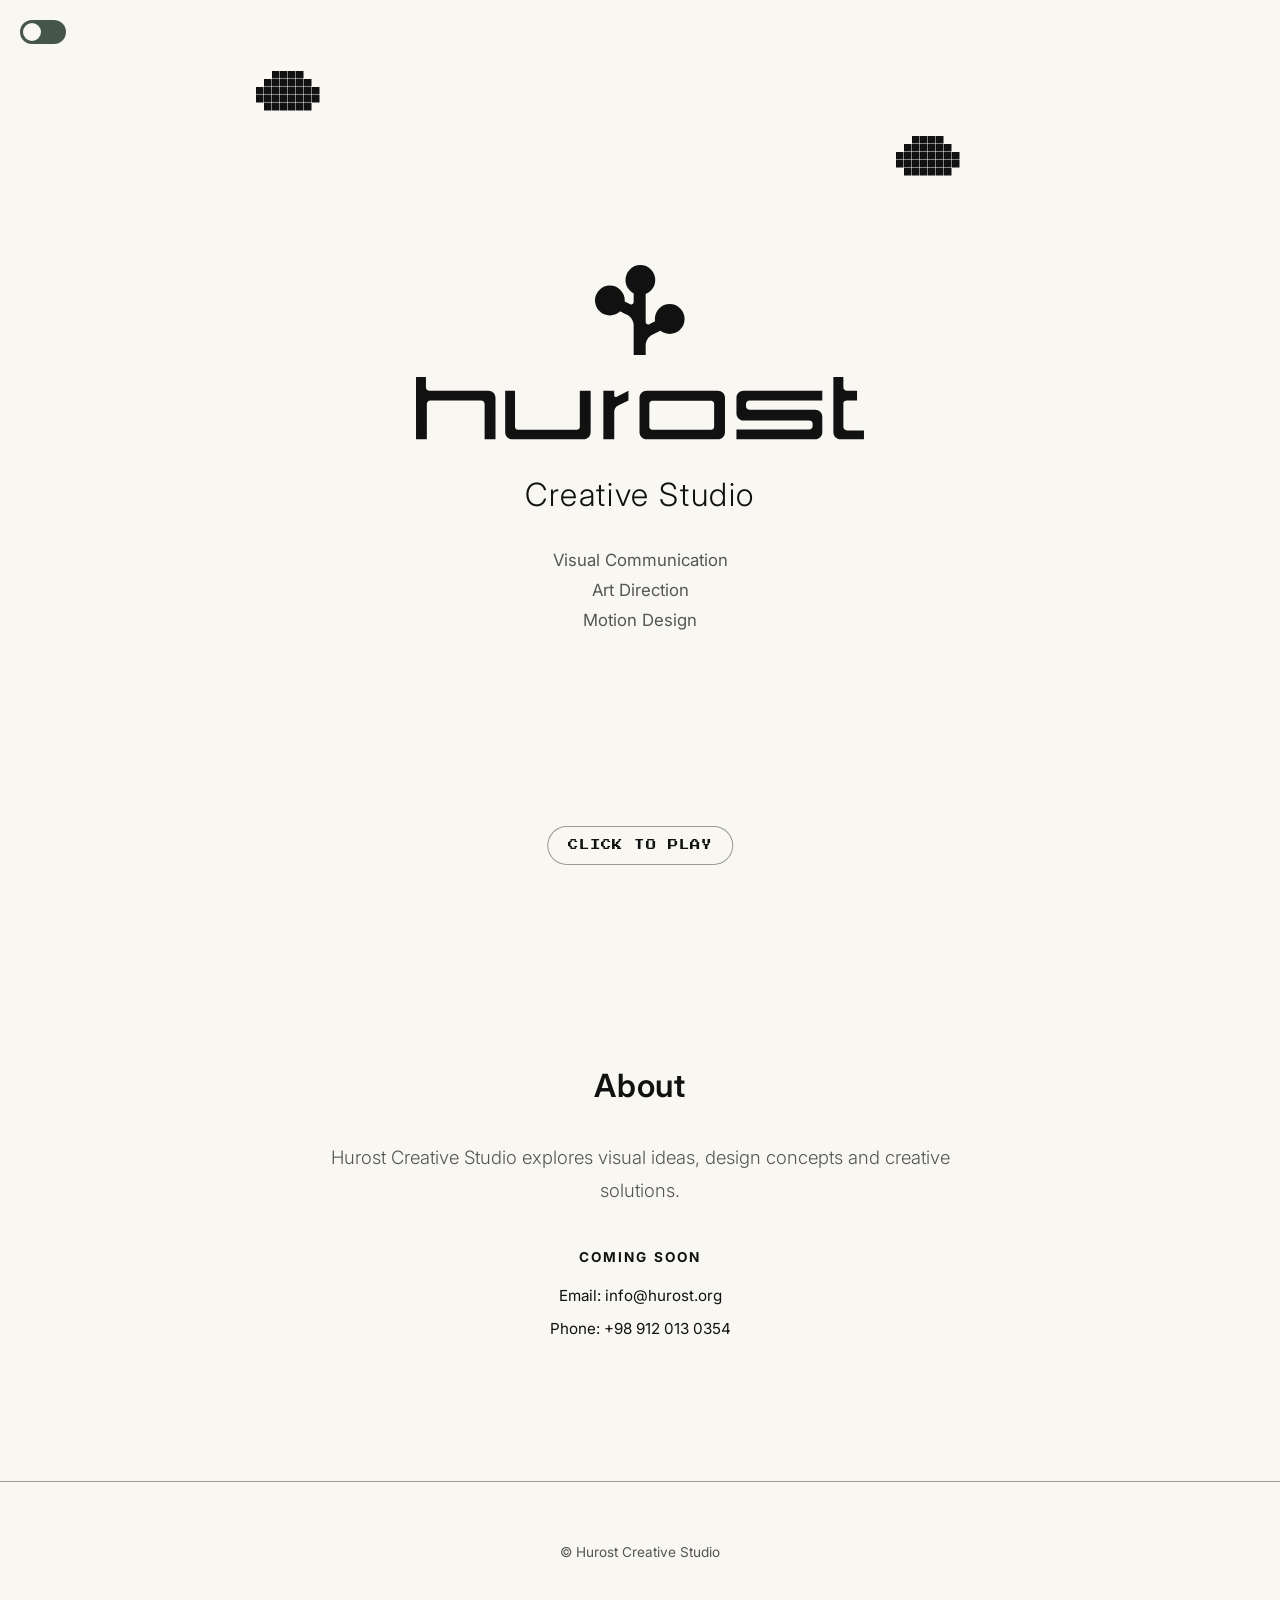
==== index.html @ 76f86b94 "Add organization schema markup" ====
<!DOCTYPE html>
<html lang="en">
    <head>
        <meta charset="UTF-8">
        <meta name="viewport" content="width=device-width, initial-scale=1.0">
    
        <title>Hurost Creative Studio | Branding, Visual Identity & Motion Design</title>
    
        <meta name="description" content="Hurost Creative Studio creates visual identities, motion design and digital experiences where creativity takes root.">
    
        <meta name="keywords" content="Hurost, Creative Studio, Branding, Visual Identity, Motion Design, Art Direction, Visual Communication">
    
        <meta name="author" content="Hurost Creative Studio">
    
        <meta name="robots" content="index, follow">
    
        <link rel="canonical" href="https://hurost.org/">
    
        <!-- Google Search Console -->
        <meta name="google-site-verification" content="ROjNWe_0sXfc7uC489WwDZKlOoZWh3sRG1U34D4IVtk">
    
    
        <!-- Open Graph -->
        <meta property="og:type" content="website">
        <meta property="og:title" content="Hurost Creative Studio | Branding & Motion Design">
        <meta property="og:description" content="Creative ideas take root. Hurost creates visual identities, motion design and digital experiences.">
        <meta property="og:url" content="https://hurost.org/">
        <meta property="og:image" content="https://hurost.org/images/og-image.jpg">
        <meta property="og:site_name" content="Hurost Creative Studio">
    
    
        <!-- Twitter Card -->
        <meta name="twitter:card" content="summary_large_image">
        <meta name="twitter:title" content="Hurost Creative Studio">
        <meta name="twitter:description" content="Branding, Visual Identity and Motion Design Studio.">
        <meta name="twitter:image" content="https://hurost.org/images/og-image.jpg">
    
    
        <!-- Theme -->
        <meta name="theme-color" content="#faf9f5">
    
    
        <!-- Styles -->
        <link rel="stylesheet" href="css/style.css">
    
    
        <!-- Favicons -->
        <link rel="icon" type="image/svg+xml" href="images/favicon.svg">
        <link rel="icon" type="image/png" sizes="32x32" href="images/favicon-32x32.png">
        <link rel="icon" type="image/png" sizes="16x16" href="images/favicon-16x16.png">
        <link rel="apple-touch-icon" sizes="180x180" href="images/apple-touch-icon.png">

        <!-- Structured Data: Organization Schema for Search Engines -->
        <script type="application/ld+json">
            {
              "@context": "https://schema.org",
              "@type": "Organization",
              "name": "Hurost Creative Studio",
              "url": "https://hurost.org/",
              "logo": "https://hurost.org/images/logo.svg",
              "description": "Hurost Creative Studio creates visual identities, branding systems and creative experiences.",
              "sameAs": []
            }
            </script>
    
    </head>

<body>

    <button class="theme-toggle" id="themeToggle" aria-label="Toggle Theme">
        <span class="toggle-thumb"></span>
    </button>

    <canvas id="gameCanvas"></canvas>

    <div id="gameStats" class="game-stats">BALLS: <span id="activeBallCount">1</span></div>

    <header class="hero">
        <div class="logo" id="heroLogo">
            <svg class="logo-symbol" id="svgSymbol" xmlns="http://www.w3.org/2000/svg" viewBox="0 0 475.74 479.89">
                <ellipse cx="240.91" cy="79.4" rx="78.95" ry="79.4"/>
                <ellipse cx="396.78" cy="286.49" rx="78.95" ry="79.4"/>
                <ellipse cx="78.95" cy="188.77" rx="78.95" ry="79.4"/>
                <path d="M269.16,249.52v-127.61s-63.81-38.96-63.81-38.96v113.53c0,9.54-9.98,15.75-18.47,11.48l-109.16-54.88v64.17s92.35,46.43,92.35,46.43c21.62,10.87,35.27,33.09,35.27,57.4v121.22s0,37.59,0,37.59h63.81v-52.73c0-24.31,13.66-46.53,35.27-57.4l92.35-46.43v-64.17l-109.16,54.88c-8.49,4.27-18.47-1.94-18.47-11.48v-53.04Z"/>
            </svg>

            <svg class="logotype" id="svgLogotype" xmlns="http://www.w3.org/2000/svg" viewBox="0 0 1155.05 160.68">
                <path d="M0,0v160.68h27.87s0-90.86,0-90.86c0-5.04,4.1-9.13,9.15-9.13h130.68c5.05,0,9.15,4.09,9.15,9.13v90.86h28.06V53.56c0-10.08-8.2-18.25-18.3-18.25H34.71c-5.05,0-9.15-4.09-9.15-9.13V0H0Z"/>
                <path d="M255.22,35.71v92.45c0,4.3,3.49,7.79,7.79,7.79h151.53c4.3,0,7.79-3.49,7.79-7.79V35.71h27.95v106.7c0,10.09-8.18,18.28-18.28,18.28h-183.83c-10.09,0-18.28-8.18-18.28-18.28V35.71h25.33Z"/>
                <path d="M778.39,160.68h-183.83c-10.09,0-18.28-8.18-18.28-18.28V53.98c0-10.09,8.18-18.28,18.28-18.28h183.83c10.09,0,18.28,8.18,18.28,18.28v88.42c0,10.09-8.18,18.28-18.28,18.28ZM768.71,128.16v-59.19c0-4.3-3.49-7.79-7.79-7.79h-151.53c-4.3,0-7.79,3.49-7.79,7.79v59.19c0,4.3,3.49,7.79,7.79,7.79h151.53c4.3,0,7.79-3.49,7.79-7.79Z"/>
                <path d="M483.04,160.68h28.07v-70.83c0-6.91,3.92-13.23,10.12-16.32l26.49-12.82v-25l-31.31,15.61c-2.43,1.21-5.3-.55-5.3-3.26v-12.34s-28.06,0-28.06,0v50.29s0,74.69,0,74.69Z"/>
                <path d="M860.08,60.7h187.53v-25s-203.08,0-203.08,0c-10.11,0-18.3,8.17-18.3,18.25v40.21c0,10.08,8.2,18.25,18.3,18.25h168.93c5.05,0,9.15,2.9,9.15,7.93v6.21c0,5.04-4.1,9.13-9.15,9.13h-187.24v25h203.08c10.11,0,18.3-8.17,18.3-18.25v-39.93c0-10.08-8.2-18.25-18.3-18.25h-169.23c-5.05,0-9.15-4.09-9.15-9.13v-5.3c0-5.04,4.1-9.13,9.15-9.13Z"/>
                <path d="M1076.18,0v142.43c0,10.08,8.2,18.25,18.3,18.25h60.57v-23.01h-43.96c-5.05,0-9.15-4.09-9.15-9.13v-60.7c0-5.04,4.1-7.13,9.15-7.13h26.1v-25.41h-26.1c-5.05,0-9.15-4.09-9.15-9.13V0h-25.76Z"/>
            </svg>
        </div>

        <h1>Creative Studio</h1>

        <p>
            Visual Communication<br>
            Art Direction<br>
            Motion Design
        </p>

        <div class="game-ui-container" id="gameUI">
            <div id="gameResults" class="game-results">
                <span id="congratsText" class="congrats" style="display:none;">NEW RECORD!</span>
                <span class="score-line" id="resScore">MAX BALLS: 0</span>
                <span class="time-line" id="resTime">TIME: 0s</span>
            </div>
            <div class="click-to-play" id="btnStart">CLICK TO PLAY</div>
        </div>
    </header>

    <section class="about">
        <h2>About</h2>
        <p>
            Hurost Creative Studio explores visual ideas,
            design concepts and creative solutions.
        </p>

        <div class="coming-soon-text">
            COMING SOON
        </div>

        <div class="contact-info">
            <div>Email: <a href="mailto:info@hurost.org">info@hurost.org</a></div>
            <div>Phone: <a href="tel:+989120130354">+98 912 013 0354</a></div>
        </div>
    </section>

    <footer>
        © Hurost Creative Studio
    </footer>

    <script>
        // --- 1. CONFIG & ELEMENTS ---
        const canvas = document.getElementById('gameCanvas');
        const ctx = canvas.getContext('2d');
        const heroLogo = document.getElementById('heroLogo');
        const svgSymbol = document.getElementById('svgSymbol');
        const svgLogotype = document.getElementById('svgLogotype');
        const gameUI = document.getElementById('gameUI');
        const btnStart = document.getElementById('btnStart');
        const gameStats = document.getElementById('gameStats');
        const activeBallCount = document.getElementById('activeBallCount');
        const gameResults = document.getElementById('gameResults');
        const resScore = document.getElementById('resScore');
        const resTime = document.getElementById('resTime');
        const congratsText = document.getElementById('congratsText');
        const themeToggle = document.getElementById('themeToggle');

        let width, height;
        let isPlaying = false;
        let paddleHits = 0;
        let maxSimultaneousBalls = 0;
        let startTime = 0;
        let logoScale = 1;
        let logoHitStreakTimeout;
        let isDarkMode = false;
        let globalTime = 0;

        const brandPalette = {
            gold: '#eec68e',
            olive: '#455548',
            lightGreen: '#a5d2ae',
            darkGreen: '#263b2e',
            coral: '#eb8d6d',
            lightGrey: '#ededed',
            charcoal: '#3c3c3b'
        };

        // پالت اصلاح‌شده: در دارک‌مود فقط رنگ‌های روشن استفاده می‌شود
        function getActivePalette() {
            if (isDarkMode) {
                return [
                    brandPalette.gold,       // #eec68e
                    brandPalette.coral,      // #eb8d6d
                    brandPalette.lightGreen, // #a5d2ae
                    brandPalette.lightGrey,  // #ededed
                    '#ffffff'                // سفید درخشان
                ];
            } else {
                return [
                    brandPalette.gold,
                    brandPalette.coral,
                    brandPalette.olive,
                    brandPalette.charcoal,
                    brandPalette.darkGreen
                ];
            }
        }

        themeToggle.addEventListener('click', () => {
            isDarkMode = !isDarkMode;
            document.body.classList.toggle('dark-mode', isDarkMode);
        });

        function resize() {
            width = canvas.width = window.innerWidth;
            height = canvas.height = window.innerHeight;
            if (isPlaying) {
                initGameScene();
            }
        }
        window.addEventListener('resize', resize);
        resize();

        const paddle = { width: 120, height: 10, x: 0, y: 0, shakeY: 0 };

        // --- 2. CLASSES ---
        class PixelParticle {
            constructor(x, y, color, vx, vy, type = 'burst') {
                this.x = x;
                this.y = y;
                this.size = type === 'rain' ? (Math.random() > 0.5 ? 2 : 4) : (Math.random() > 0.5 ? 4 : 6);
                this.vx = vx;
                this.vy = vy;
                this.life = 1.0;
                this.color = color;
                this.type = type;
                this.gravity = type === 'burst' ? 0 : 0.15;
            }

            update(dt) {
                this.vy += this.gravity;
                this.x += this.vx;
                this.y += this.vy;
                if (this.type === 'burst') {
                    this.life -= 0.04;
                } else if (this.y > height) {
                    this.life = 0;
                }
            }

            draw() {
                ctx.fillStyle = this.color;
                ctx.globalAlpha = this.type === 'burst' ? Math.max(0, this.life) : 1.0;
                ctx.fillRect(Math.round(this.x), Math.round(this.y), this.size, this.size);
                ctx.globalAlpha = 1.0;
            }
        }

        const cloudPixels = [
            [0,0,1,1,1,1,0,0],
            [0,1,1,1,1,1,1,0],
            [1,1,1,1,1,1,1,1],
            [1,1,1,1,1,1,1,1],
            [0,1,1,1,1,1,1,0]
        ];
        const CLOUD_PIXEL_SIZE = 8;

        class PixelCloud {
            constructor(x, y, speed, wiggleOffset) {
                this.x = x;
                this.y = y;
                this.speed = speed;
                this.wiggleOffset = wiggleOffset;
                this.currentWiggleY = 0;
                this.shakeTime = 0;
                this.pixels = cloudPixels.map(row => [...row]);
                this.rows = this.pixels.length;
                this.cols = this.pixels[0].length;
                this.width = this.cols * CLOUD_PIXEL_SIZE;
                this.height = this.rows * CLOUD_PIXEL_SIZE;
                this.isDestroyed = false;
            }

            update(dt, time) {
                let wiggle = Math.sin(time * 2 + this.wiggleOffset) * 4;
                let shake = 0;
                if (this.shakeTime > 0) {
                    shake = (Math.random() - 0.5) * 6;
                    this.shakeTime -= dt;
                }
                this.currentWiggleY = wiggle + shake;

                if (isPlaying) {
                    this.x -= this.speed * dt;
                }
                if (this.x + this.width < -50) {
                    this.respawn();
                }
            }

            draw() {
                if (this.isDestroyed) return;
                const drawX = Math.round(this.x);
                const drawY = Math.round(this.y + this.currentWiggleY);
                ctx.fillStyle = isDarkMode ? '#f8f7f2' : '#111111';

                for (let r = 0; r < this.rows; r++) {
                    for (let c = 0; c < this.cols; c++) {
                        if (this.pixels[r][c] === 1) {
                            ctx.fillRect(drawX + c * CLOUD_PIXEL_SIZE, drawY + r * CLOUD_PIXEL_SIZE, CLOUD_PIXEL_SIZE - 0.5, CLOUD_PIXEL_SIZE - 0.5);
                        }
                    }
                }
            }

            checkCollision(ball) {
                if (this.isDestroyed) return false;
                const drawY = this.y + this.currentWiggleY;
                if (ball.x + ball.radius > this.x && ball.x - ball.radius < this.x + this.width &&
                    ball.y + ball.radius > drawY && ball.y - ball.radius < drawY + this.height) {
                    for (let r = 0; r < this.rows; r++) {
                        for (let c = 0; c < this.cols; c++) {
                            if (this.pixels[r][c] === 1) {
                                const pxX = this.x + c * CLOUD_PIXEL_SIZE;
                                const pxY = drawY + r * CLOUD_PIXEL_SIZE;
                                if (ball.x + ball.radius > pxX && ball.x - ball.radius < pxX + CLOUD_PIXEL_SIZE &&
                                    ball.y + ball.radius > pxY && ball.y - ball.radius < pxY + CLOUD_PIXEL_SIZE) {
                                    this.pixels[r][c] = 0;
                                    this.shakeTime = 0.15;
                                    createRainParticle(pxX + CLOUD_PIXEL_SIZE/2, pxY + CLOUD_PIXEL_SIZE/2);
                                    onCloudHitEffect(pxX + CLOUD_PIXEL_SIZE/2, pxY + CLOUD_PIXEL_SIZE/2);
                                    this.checkEmpty();
                                    return true;
                                }
                            }
                        }
                    }
                }
                return false;
            }

            checkEmpty() {
                for (let r = 0; r < this.rows; r++) {
                    for (let c = 0; c < this.cols; c++) {
                        if (this.pixels[r][c] === 1) return;
                    }
                }
                this.isDestroyed = true;
            }

            respawn() {
                this.x = width + Math.random() * 200 + 50;
                this.y = Math.random() * (height * 0.25) + 50;
                this.speed = Math.random() * 30 + 40;
                this.pixels = cloudPixels.map(row => [...row]);
                this.isDestroyed = false;
            }
        }

        class FallingBlock {
            constructor() { this.respawn(); }
            update(dt) {
                this.y += this.speed * dt;
                if (this.y > height) this.respawn();
            }
            draw() {
                ctx.fillStyle = isDarkMode ? '#f8f7f2' : '#111111';
                ctx.fillRect(Math.round(this.x), Math.round(this.y), this.size, this.size);
            }
            respawn() {
                this.size = Math.random() > 0.5 ? 4 : 8;
                this.x = (width * 0.2) + Math.random() * (width * 0.6);
                this.y = -Math.random() * 500 - this.size;
                this.speed = Math.random() * 50 + 80;
            }
            checkCollision(ball) {
                if (ball.x + ball.radius > this.x && ball.x - ball.radius < this.x + this.size &&
                    ball.y + ball.radius > this.y && ball.y - ball.radius < this.y + this.size) {
                    createPixelBurst(this.x + this.size/2, this.y + this.size/2, (isDarkMode ? '#f1f5f9' : '#111111'));
                    ball.speedMultiplier += 0.005;
                    this.respawn();
                    return true;
                }
                return false;
            }
        }

        class Ball {
            constructor(x, y, vx, vy, color) {
                this.x = x;
                this.y = y;
                this.radius = 6;
                this.vx = vx;
                this.vy = vy;
                this.speedMultiplier = 1;
                this.color = color || brandPalette.gold;
            }

            update(dt) {
                this.x += this.vx * this.speedMultiplier * dt * 60;
                this.y += this.vy * this.speedMultiplier * dt * 60;

                if (this.x - this.radius < 0) { this.x = this.radius; this.vx *= -1; createPixelBurst(0, this.y, this.color); }
                if (this.x + this.radius > width) { this.x = width - this.radius; this.vx *= -1; createPixelBurst(width, this.y, this.color); }
                if (this.y - this.radius < 0) { this.y = this.radius; this.vy *= -1; createPixelBurst(this.x, 0, this.color); }

                if (this.y + this.radius >= paddle.y + paddle.shakeY &&
                    this.y - this.radius <= paddle.y + paddle.height + paddle.shakeY &&
                    this.x >= paddle.x && this.x <= paddle.x + paddle.width && this.vy > 0) {
                    this.vy = -Math.abs(this.vy);
                    let hitOffset = (this.x - (paddle.x + paddle.width / 2)) / (paddle.width / 2);
                    this.vx = hitOffset * 7;
                    paddleHits++;
                    this.speedMultiplier += 0.015;
                    paddle.shakeY = 3;
                    setTimeout(() => paddle.shakeY = 0, 70);
                    createPixelBurst(this.x, paddle.y, this.color);
                    if (paddleHits % 5 === 0) spawnExtraBall(this.x, paddle.y - 12);
                }

                for (let cloud of clouds) { if (cloud.checkCollision(this)) { this.vy *= -1; break; } }
                for (let block of fallingBlocks) { if (block.checkCollision(this)) { this.vy *= -1; break; } }

                this.checkSVGElementCollision(svgSymbol);
                this.checkSVGElementCollision(svgLogotype);
            }

            checkSVGElementCollision(svgEl) {
                const rect = svgEl.getBoundingClientRect();
                if (this.x + this.radius > rect.left && this.x - this.radius < rect.right &&
                    this.y + this.radius > rect.top && this.y - this.radius < rect.bottom) {
                    const paths = svgEl.querySelectorAll('path, ellipse');
                    for (let p of paths) {
                        const pRect = p.getBoundingClientRect();
                        if (this.x + this.radius > pRect.left && this.x - this.radius < pRect.right &&
                            this.y + this.radius > pRect.top && this.y - this.radius < pRect.bottom) {
                            const centerX = pRect.left + pRect.width / 2;
                            const centerY = pRect.top + pRect.height / 2;
                            if (Math.abs(this.x - centerX) > Math.abs(this.y - centerY)) this.vx *= -1;
                            else this.vy *= -1;
                            onLogoHit(this.x, this.y);
                            break;
                        }
                    }
                }
            }

            draw() {
                ctx.save();
                ctx.fillStyle = this.color;
                ctx.beginPath();
                ctx.arc(Math.round(this.x), Math.round(this.y), this.radius, 0, Math.PI * 2);
                ctx.fill();
                ctx.restore();
            }
        }

        // --- 3. GAME LOGIC & ARRAYS ---
        let particles = [];
        let clouds = [];
        let fallingBlocks = [];
        let balls = [];

        function createPixelBurst(x, y, color) {
            let burstColor = color || (isDarkMode ? '#f1f5f9' : '#111111');
            for (let i = 0; i < 8; i++) {
                particles.push(new PixelParticle(x, y, burstColor, (Math.random() - 0.5) * 6, (Math.random() - 0.5) * 6, 'burst'));
            }
        }

        function createRainParticle(x, y) {
            const rainColor = isDarkMode ? '#f8f7f2' : '#111111';
            particles.push(new PixelParticle(x, y, rainColor, (Math.random() - 0.5) * 1.5, Math.random() * 2 + 1, 'rain'));
        }

        function onCloudHitEffect(hitX, hitY) {
            const palette = getActivePalette();
            const randomColor = palette[Math.floor(Math.random() * palette.length)];
            for (let i = 0; i < 4; i++) {
                particles.push(new PixelParticle(hitX, hitY, randomColor, (Math.random() - 0.5) * 4, (Math.random() - 0.5) * 4, 'burst'));
            }
        }

        function initGameScene() {
            clouds = [];
            clouds.push(new PixelCloud(width * 0.2, height * 0.08, 50, 0));
            clouds.push(new PixelCloud(width * 0.7, height * 0.15, 65, Math.PI));
            fallingBlocks = [];
            for (let i = 0; i < 5; i++) fallingBlocks.push(new FallingBlock());
        }

        function onLogoHit(hitX, hitY) {
            const palette = getActivePalette();
            const randomColor = palette[Math.floor(Math.random() * palette.length)];
            heroLogo.style.filter = `drop-shadow(0 0 14px ${randomColor})`;
            setTimeout(() => { heroLogo.style.filter = 'none'; }, 140);

            logoScale = Math.min(logoScale + 0.03, 1.18);
            let softAngle = (Math.random() - 0.5) * 2;
            heroLogo.style.transform = `scale(${logoScale}) rotate(${softAngle}deg)`;

            clearTimeout(logoHitStreakTimeout);
            logoHitStreakTimeout = setTimeout(() => {
                logoScale = 1;
                heroLogo.style.transform = `scale(1) rotate(0deg)`;
            }, 250);

            createPixelBurst(hitX, hitY, randomColor);
        }

        function spawnExtraBall(x, y) {
            let angle = (Math.random() * Math.PI / 3) + Math.PI / 3;
            let speed = 6.5;
            let vx = speed * Math.cos(angle) * (Math.random() > 0.5 ? 1 : -1);
            let vy = -speed * Math.sin(angle);
            const palette = getActivePalette();
            const nextColor = palette[(balls.length) % palette.length];
            balls.push(new Ball(x, y, vx, vy, nextColor));
            if (balls.length > maxSimultaneousBalls) maxSimultaneousBalls = balls.length;
        }

        window.addEventListener('mousemove', (e) => { paddle.x = e.clientX - paddle.width / 2; });
        window.addEventListener('touchmove', (e) => {
            if (e.touches.length > 0) paddle.x = e.touches[0].clientX - paddle.width / 2;
        }, { passive: true });

        initGameScene();

        function startGame() {
            isPlaying = true;
            paddleHits = 0;
            maxSimultaneousBalls = 1;
            startTime = Date.now();
            particles = [];
            initGameScene();

            gameUI.style.display = 'none';
            gameStats.style.display = 'block';

            paddle.x = width / 2 - paddle.width / 2;
            paddle.y = height - 50;

            const palette = getActivePalette();
            const initialColor = palette[0];

            balls = [new Ball(width / 2, height - 80, (Math.random() > 0.5 ? 6 : -6), -7, initialColor)];
        }

        function endGame() {
            isPlaying = false;
            let totalSeconds = Math.floor((Date.now() - startTime) / 1000);
            let formattedTime = totalSeconds >= 60 ? `${Math.floor(totalSeconds / 60)}m ${totalSeconds % 60}s` : `${totalSeconds}s`;

            let previousRecord = parseInt(localStorage.getItem('hurost_max_balls') || '0', 10);
            let isNewRecord = false;
            if (maxSimultaneousBalls > previousRecord) {
                localStorage.setItem('hurost_max_balls', maxSimultaneousBalls);
                isNewRecord = true;
            }

            gameStats.style.display = 'none';
            gameUI.style.display = 'flex';
            gameResults.style.display = 'flex';

            if (isNewRecord) {
                const palette = getActivePalette();
                congratsText.style.color = palette[Math.floor(Math.random() * palette.length)];
                congratsText.style.display = 'block';
            } else {
                congratsText.style.display = 'none';
            }

            resScore.textContent = `MAX BALLS: ${maxSimultaneousBalls}`;
            resTime.textContent = `TIME: ${formattedTime}`;
            btnStart.textContent = 'CLICK TO PLAY AGAIN';
        }

        btnStart.addEventListener('click', startGame);

        // --- 4. MAIN LOOP ---
        let lastTime = 0;
        function gameLoop(time) {
            if (!lastTime) lastTime = time;
            const dt = (time - lastTime) / 1000;
            lastTime = time;
            globalTime += dt;

            ctx.clearRect(0, 0, width, height);

            for (let cloud of clouds) {
                cloud.update(dt, globalTime);
                cloud.draw();
            }

            if (isPlaying) {
                paddle.y = height - 50;

                for (let block of fallingBlocks) {
                    block.update(dt);
                    block.draw();
                }

                ctx.fillStyle = isDarkMode ? '#f1f5f9' : '#111111';
                ctx.beginPath();
                ctx.roundRect(paddle.x, paddle.y + paddle.shakeY, paddle.width, paddle.height, 5);
                ctx.fill();

                for (let i = balls.length - 1; i >= 0; i--) {
                    balls[i].update(dt);
                    balls[i].draw();
                    if (balls[i].y - balls[i].radius > height) balls.splice(i, 1);
                }

                for (let i = particles.length - 1; i >= 0; i--) {
                    particles[i].update();
                    particles[i].draw();
                    if (particles[i].life <= 0) particles.splice(i, 1);
                }

                activeBallCount.textContent = balls.length;
                if (balls.length === 0) endGame();
            } else {
                for (let i = particles.length - 1; i >= 0; i--) {
                    particles[i].update();
                    particles[i].draw();
                    if (particles[i].life <= 0) particles.splice(i, 1);
                }
            }

            requestAnimationFrame(gameLoop);
        }

        requestAnimationFrame(gameLoop);

        // --- 5. SECURITY ---
        window.addEventListener('contextmenu', (e) => e.preventDefault(), true);
        document.addEventListener('keydown', (e) => {
            if (e.key === 'F12' ||
                ((e.ctrlKey || e.metaKey) && e.shiftKey && ['I', 'i', 'J', 'j'].includes(e.key)) ||
                ((e.ctrlKey || e.metaKey) && ['u', 'U'].includes(e.key))) {
                e.preventDefault();
                return false;
            }
        });
    </script>
</body>
</html>
---- css/style.css ----
/* Import Modern Studio Font & Retro Pixel Font */
@import url('https://fonts.googleapis.com/css2?family=Inter:wght@300;400;600;800&family=Press+Start+2P&display=swap');

:root {
    --bg-color: #f8f7f2;
    --text-color: #111111;
    --text-muted: #555555;
    --border-color: rgba(17, 17, 17, 0.4);
    --hud-bg: rgba(248, 247, 242, 0.8);
}
canvas {
    user-select: none;
    -webkit-user-select: none;
    touch-action: none; /* جلوگیری از زوم و اسکرول ناخواسته روی موبایل */
}
body.dark-mode {
    --bg-color: #455548;
    --text-color: #f8f7f2;
    --text-muted: #b8c4ba;
    --border-color: rgba(248, 247, 242, 0.3);
    --hud-bg: rgba(69, 85, 72, 0.85);
}

*, *::before, *::after {
    margin: 0;
    padding: 0;
    box-sizing: border-box;
    user-select: none;
}

html, body {
    width: 100%;
    min-height: 100%;
    background: var(--bg-color);
    color: var(--text-color);
    font-family: 'Inter', -apple-system, BlinkMacSystemFont, "Segoe UI", Roboto, sans-serif;
    line-height: 1.6;
    -webkit-font-smoothing: antialiased;
    overflow-x: hidden;
    transition: background-color 0.4s ease, color 0.4s ease;
}

/* Minimal Toggle Switch (Refined) */
.theme-toggle {
    position: fixed;
    top: 20px;
    left: 20px;
    z-index: 100;
    
    /* ابعاد کشویی مینیمال */
    width: 46px;
    height: 24px;
    padding: 3px;
    border-radius: 20px;
    cursor: pointer;
    
    /* حالت لایت: زمینه سبز زیتونی، بدون بوردر (درخواستی) */
    background-color: #455548;
    border: none;
    
    display: flex;
    align-items: center;
    transition: background-color 0.3s ease;
}

/* دایره داخل کلید */
.theme-toggle .toggle-thumb {
    width: 18px;
    height: 18px;
    border-radius: 50%;
    
    /* حالت لایت: رنگ دایره سفید/کرمی */
    background-color: #f8f7f2;
    
    /* انیمیشن حرکت جابه‌جایی نرم */
    transition: transform 0.3s cubic-bezier(0.4, 0, 0.2, 1), background-color 0.3s ease;
}

/* --- تغییرات حالت دارک مود (با کلاس جدید body.dark-mode .theme-toggle) --- */

/* حالت دارک: زمینه کشویی سفید می‌شود */
body.dark-mode .theme-toggle {
    background-color: #f8f7f2;
}

/* حالت دارک: دایره به سمت راست می‌رود و رنگ آن سبز زیتونی می‌شود */
body.dark-mode .theme-toggle .toggle-thumb {
    transform: translateX(22px);
    background-color: #455548;
}

/* Canvas overlay for game elements */
#gameCanvas {
    position: fixed;
    top: 0;
    left: 0;
    width: 100vw;
    height: 100vh;
    z-index: 10;
    pointer-events: none;
}

/* --- Hero Section --- */
.hero {
    min-height: 100vh;
    display: flex;
    flex-direction: column;
    justify-content: center;
    align-items: center;
    text-align: center;
    padding: 40px 20px;
    position: relative;
    z-index: 1;
}

/* رنگ زغالی برای لوگو و لوگوتایپ */
.hero-logo svg, 
.logotype svg {
    fill: #3c3c3b !important;
    color: #3c3c3b !important;
}

.logo {
    display: flex;
    flex-direction: column;
    align-items: center;
    gap: 22px;
    margin-bottom: 30px;
    transition: transform 0.25s cubic-bezier(0.25, 1, 0.5, 1), filter 0.2s ease;
    will-change: transform, filter;
}

.logo svg {
    fill: var(--text-color);
    transition: fill 0.4s ease;
}

.logo-symbol {
    width: clamp(60px, 7vw, 90px);
    height: auto;
}

.logotype {
    width: clamp(300px, 35vw, 500px);
    height: auto;
}

.hero h1 {
    font-size: clamp(1.02rem, 3vw, 2rem);
    font-weight: 300;
    margin-bottom: 24px;
    letter-spacing: 0.1rem;
    color: var(--text-color);
}

.hero p {
    font-size: 1.05rem;
    color: var(--text-muted);
    font-weight: 400;
    line-height: 1.8;
}

/* --- Start / Game UI Elements --- */
.game-ui-container {
    position: absolute;
    bottom: 35px;
    left: 50%;
    transform: translateX(-50%);
    z-index: 20;
    display: flex;
    flex-direction: column;
    align-items: center;
    cursor: pointer;
}

.click-to-play {
    font-family: 'Press Start 2P', monospace;
    font-size: 0.65rem;
    letter-spacing: 0.1em;
    text-transform: uppercase;
    color: var(--text-color);
    border: 1px solid var(--border-color);
    padding: 10px 20px;
    border-radius: 20px;
    background: var(--bg-color);
    animation: gentleWiggle 3s infinite ease-in-out;
    transition: all 0.2s ease;
}

.click-to-play:hover {
    background: var(--text-color);
    color: var(--bg-color);
    animation: none;
}

@keyframes gentleWiggle {
    0%, 100% { transform: translateY(0) rotate(0deg); }
    25% { transform: translateY(-2px) rotate(-0.5deg); }
    75% { transform: translateY(1px) rotate(0.5deg); }
}

/* Minimal HUD Counter */
.game-stats {
    position: fixed;
    top: 25px;
    right: 25px;
    font-family: 'Press Start 2P', monospace;
    font-size: 0.6rem;
    letter-spacing: 0.05em;
    color: var(--text-muted);
    z-index: 20;
    display: none;
    background: var(--hud-bg);
    backdrop-filter: blur(4px);
    padding: 6px 12px;
    border-radius: 12px;
}

/* Game Results Box */
.game-results {
    display: none;
    flex-direction: column;
    align-items: center;
    gap: 8px;
    margin-bottom: 16px;
    padding: 12px;
    background: transparent;
    font-family: 'Press Start 2P', monospace;
}

.game-results .congrats {
    font-size: 0.7rem;
    letter-spacing: 0.08em;
    margin-bottom: 4px;
}

.game-results .score-line {
    font-size: 0.65rem;
    color: var(--text-color);
}

.game-results .time-line {
    font-size: 0.55rem;
    color: var(--text-muted);
}

/* --- About Section --- */
.about {
    padding: 160px 10% 100px;
    max-width: 1200px;
    margin: 0 auto;
    text-align: center;
    position: relative;
    z-index: 1;
}

.about h2 {
    font-size: 2rem;
    font-weight: 600;
    margin-bottom: 30px;
    letter-spacing: 0.05rem;
}

.about p {
    max-width: 650px;
    margin: 0 auto;
    font-size: 1.15rem;
    color: var(--text-muted);
    font-weight: 300;
    line-height: 1.8;
}

.about .coming-soon-text {
    margin-top: 40px;
    font-size: 0.85rem;
    font-weight: 700;
    letter-spacing: 0.15em;
    text-transform: uppercase;
    color: var(--text-color);
}

.about .contact-info {
    margin-top: 15px;
    display: flex;
    flex-direction: column;
    gap: 8px;
    font-size: 0.95rem;
    font-weight: 400;
}

.about .contact-info a {
    color: var(--text-color);
    text-decoration: none;
    /* border-bottom: 1px dotted var(--text-color);*/
    padding-bottom: 2px;
    transition: opacity 0.2s ease;
}

.about .contact-info a:hover {
    opacity: 0.6;
}

/* --- Footer --- */
footer {
    text-align: center;
    padding: 60px 20px;
    font-size: 0.85rem;
    color: var(--text-muted);
    border-top: 1px solid var(--border-color);
    margin-top: 40px;
    position: relative;
    z-index: 1;
}
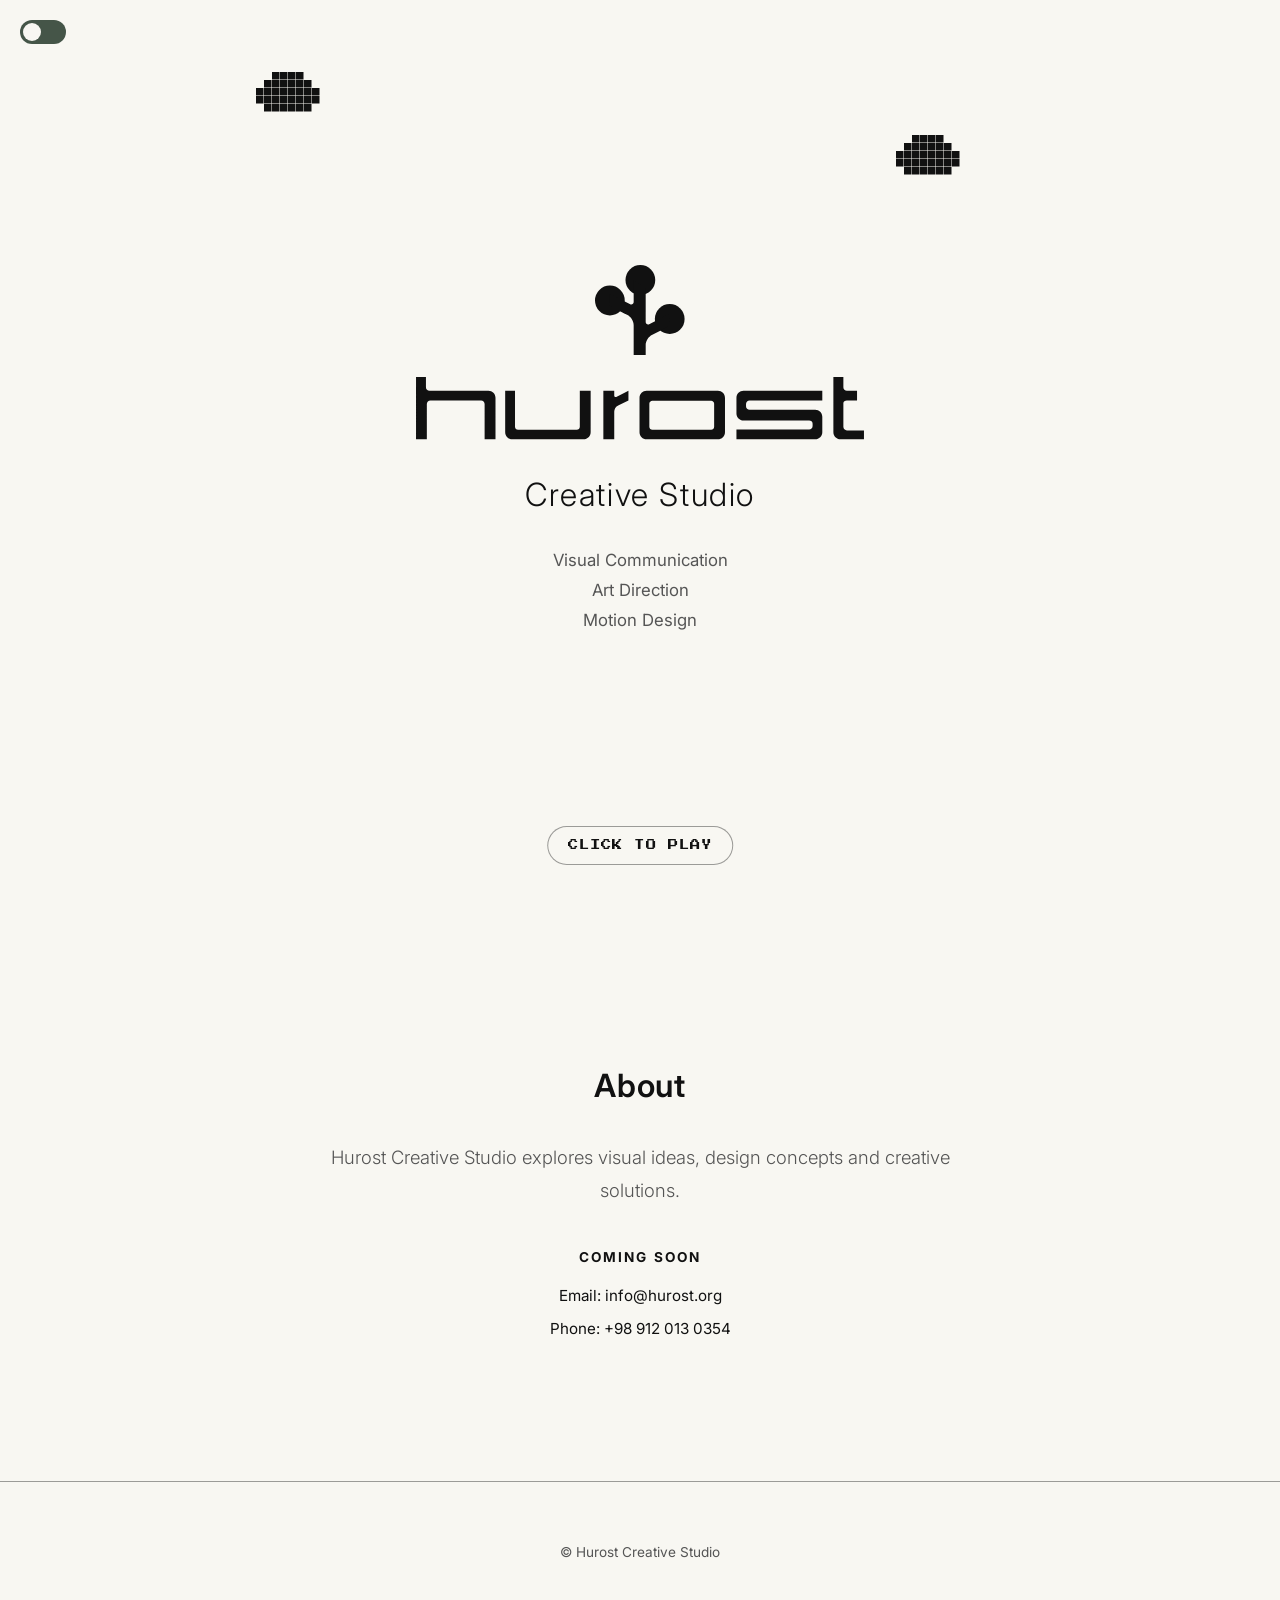
==== commit 6432bf51: "Add Hurost brand schema" ====
--- a/index.html
+++ b/index.html
@@ -1,69 +1,88 @@
 <!DOCTYPE html>
 <html lang="en">
-    <head>
-        <meta charset="UTF-8">
-        <meta name="viewport" content="width=device-width, initial-scale=1.0">
-    
-        <title>Hurost Creative Studio | Branding, Visual Identity & Motion Design</title>
-    
-        <meta name="description" content="Hurost Creative Studio creates visual identities, motion design and digital experiences where creativity takes root.">
-    
-        <meta name="keywords" content="Hurost, Creative Studio, Branding, Visual Identity, Motion Design, Art Direction, Visual Communication">
-    
-        <meta name="author" content="Hurost Creative Studio">
-    
-        <meta name="robots" content="index, follow">
-    
-        <link rel="canonical" href="https://hurost.org/">
-    
-        <!-- Google Search Console -->
-        <meta name="google-site-verification" content="ROjNWe_0sXfc7uC489WwDZKlOoZWh3sRG1U34D4IVtk">
-    
-    
-        <!-- Open Graph -->
-        <meta property="og:type" content="website">
-        <meta property="og:title" content="Hurost Creative Studio | Branding & Motion Design">
-        <meta property="og:description" content="Creative ideas take root. Hurost creates visual identities, motion design and digital experiences.">
-        <meta property="og:url" content="https://hurost.org/">
-        <meta property="og:image" content="https://hurost.org/images/og-image.jpg">
-        <meta property="og:site_name" content="Hurost Creative Studio">
-    
-    
-        <!-- Twitter Card -->
-        <meta name="twitter:card" content="summary_large_image">
-        <meta name="twitter:title" content="Hurost Creative Studio">
-        <meta name="twitter:description" content="Branding, Visual Identity and Motion Design Studio.">
-        <meta name="twitter:image" content="https://hurost.org/images/og-image.jpg">
-    
-    
-        <!-- Theme -->
-        <meta name="theme-color" content="#faf9f5">
-    
-    
-        <!-- Styles -->
-        <link rel="stylesheet" href="css/style.css">
-    
-    
-        <!-- Favicons -->
-        <link rel="icon" type="image/svg+xml" href="images/favicon.svg">
-        <link rel="icon" type="image/png" sizes="32x32" href="images/favicon-32x32.png">
-        <link rel="icon" type="image/png" sizes="16x16" href="images/favicon-16x16.png">
-        <link rel="apple-touch-icon" sizes="180x180" href="images/apple-touch-icon.png">
-
-        <!-- Structured Data: Organization Schema for Search Engines -->
-        <script type="application/ld+json">
-            {
-              "@context": "https://schema.org",
-              "@type": "Organization",
-              "name": "Hurost Creative Studio",
-              "url": "https://hurost.org/",
-              "logo": "https://hurost.org/images/logo.svg",
-              "description": "Hurost Creative Studio creates visual identities, branding systems and creative experiences.",
-              "sameAs": []
-            }
-            </script>
-    
-    </head>
+
+<head>
+    <meta charset="UTF-8">
+    <meta name="viewport" content="width=device-width, initial-scale=1.0">
+
+    <title>Hurost Creative Studio | Branding, Visual Identity & Motion Design</title>
+
+    <meta name="description"
+        content="Hurost Creative Studio creates visual identities, motion design and digital experiences where creativity takes root.">
+
+    <meta name="keywords"
+        content="Hurost, Creative Studio, Branding, Visual Identity, Motion Design, Art Direction, Visual Communication">
+
+    <meta name="author" content="Hurost Creative Studio">
+
+    <meta name="robots" content="index, follow">
+
+    <link rel="canonical" href="https://hurost.org/">
+
+    <!-- Google Search Console -->
+    <meta name="google-site-verification" content="ROjNWe_0sXfc7uC489WwDZKlOoZWh3sRG1U34D4IVtk">
+
+
+    <!-- Open Graph -->
+    <meta property="og:type" content="website">
+    <meta property="og:title" content="Hurost Creative Studio | Branding & Motion Design">
+    <meta property="og:description"
+        content="Creative ideas take root. Hurost creates visual identities, motion design and digital experiences.">
+    <meta property="og:url" content="https://hurost.org/">
+    <meta property="og:image" content="https://hurost.org/images/og-image.jpg">
+    <meta property="og:site_name" content="Hurost Creative Studio">
+
+
+    <!-- Twitter Card -->
+    <meta name="twitter:card" content="summary_large_image">
+    <meta name="twitter:title" content="Hurost Creative Studio">
+    <meta name="twitter:description" content="Branding, Visual Identity and Motion Design Studio.">
+    <meta name="twitter:image" content="https://hurost.org/images/og-image.jpg">
+
+
+    <!-- Theme -->
+    <meta name="theme-color" content="#faf9f5">
+
+
+    <!-- Styles -->
+    <link rel="stylesheet" href="css/style.css">
+
+
+    <!-- Favicons -->
+    <link rel="icon" type="image/svg+xml" href="images/favicon.svg">
+    <link rel="icon" type="image/png" sizes="32x32" href="images/favicon-32x32.png">
+    <link rel="icon" type="image/png" sizes="16x16" href="images/favicon-16x16.png">
+    <link rel="apple-touch-icon" sizes="180x180" href="images/apple-touch-icon.png">
+
+    <!-- Structured Data: Organization Schema for Search Engines -->
+    <!-- Schema.org Organization Markup -->
+    <script type="application/ld+json">
+    {
+      "@context": "https://schema.org",
+      "@type": "Organization",
+      "name": "Hurost Creative Studio",
+      "brand": {
+        "@type": "Brand",
+        "name": "Hurost"
+      },
+      "url": "https://hurost.org/",
+      "logo": "https://hurost.org/images/logo.svg",
+      "description": "Hurost Creative Studio creates visual identities, branding systems and creative experiences.",
+      "sameAs": []
+    }
+    </script>
+
+    <!-- Schema.org WebSite Markup -->
+    <script type="application/ld+json">
+    {
+      "@context": "https://schema.org",
+      "@type": "WebSite",
+      "name": "Hurost Creative Studio",
+      "url": "https://hurost.org/"
+    }
+    </script>
+
+</head>
 
 <body>
 
@@ -78,19 +97,26 @@
     <header class="hero">
         <div class="logo" id="heroLogo">
             <svg class="logo-symbol" id="svgSymbol" xmlns="http://www.w3.org/2000/svg" viewBox="0 0 475.74 479.89">
-                <ellipse cx="240.91" cy="79.4" rx="78.95" ry="79.4"/>
-                <ellipse cx="396.78" cy="286.49" rx="78.95" ry="79.4"/>
-                <ellipse cx="78.95" cy="188.77" rx="78.95" ry="79.4"/>
-                <path d="M269.16,249.52v-127.61s-63.81-38.96-63.81-38.96v113.53c0,9.54-9.98,15.75-18.47,11.48l-109.16-54.88v64.17s92.35,46.43,92.35,46.43c21.62,10.87,35.27,33.09,35.27,57.4v121.22s0,37.59,0,37.59h63.81v-52.73c0-24.31,13.66-46.53,35.27-57.4l92.35-46.43v-64.17l-109.16,54.88c-8.49,4.27-18.47-1.94-18.47-11.48v-53.04Z"/>
+                <ellipse cx="240.91" cy="79.4" rx="78.95" ry="79.4" />
+                <ellipse cx="396.78" cy="286.49" rx="78.95" ry="79.4" />
+                <ellipse cx="78.95" cy="188.77" rx="78.95" ry="79.4" />
+                <path
+                    d="M269.16,249.52v-127.61s-63.81-38.96-63.81-38.96v113.53c0,9.54-9.98,15.75-18.47,11.48l-109.16-54.88v64.17s92.35,46.43,92.35,46.43c21.62,10.87,35.27,33.09,35.27,57.4v121.22s0,37.59,0,37.59h63.81v-52.73c0-24.31,13.66-46.53,35.27-57.4l92.35-46.43v-64.17l-109.16,54.88c-8.49,4.27-18.47-1.94-18.47-11.48v-53.04Z" />
             </svg>
 
             <svg class="logotype" id="svgLogotype" xmlns="http://www.w3.org/2000/svg" viewBox="0 0 1155.05 160.68">
-                <path d="M0,0v160.68h27.87s0-90.86,0-90.86c0-5.04,4.1-9.13,9.15-9.13h130.68c5.05,0,9.15,4.09,9.15,9.13v90.86h28.06V53.56c0-10.08-8.2-18.25-18.3-18.25H34.71c-5.05,0-9.15-4.09-9.15-9.13V0H0Z"/>
-                <path d="M255.22,35.71v92.45c0,4.3,3.49,7.79,7.79,7.79h151.53c4.3,0,7.79-3.49,7.79-7.79V35.71h27.95v106.7c0,10.09-8.18,18.28-18.28,18.28h-183.83c-10.09,0-18.28-8.18-18.28-18.28V35.71h25.33Z"/>
-                <path d="M778.39,160.68h-183.83c-10.09,0-18.28-8.18-18.28-18.28V53.98c0-10.09,8.18-18.28,18.28-18.28h183.83c10.09,0,18.28,8.18,18.28,18.28v88.42c0,10.09-8.18,18.28-18.28,18.28ZM768.71,128.16v-59.19c0-4.3-3.49-7.79-7.79-7.79h-151.53c-4.3,0-7.79,3.49-7.79,7.79v59.19c0,4.3,3.49,7.79,7.79,7.79h151.53c4.3,0,7.79-3.49,7.79-7.79Z"/>
-                <path d="M483.04,160.68h28.07v-70.83c0-6.91,3.92-13.23,10.12-16.32l26.49-12.82v-25l-31.31,15.61c-2.43,1.21-5.3-.55-5.3-3.26v-12.34s-28.06,0-28.06,0v50.29s0,74.69,0,74.69Z"/>
-                <path d="M860.08,60.7h187.53v-25s-203.08,0-203.08,0c-10.11,0-18.3,8.17-18.3,18.25v40.21c0,10.08,8.2,18.25,18.3,18.25h168.93c5.05,0,9.15,2.9,9.15,7.93v6.21c0,5.04-4.1,9.13-9.15,9.13h-187.24v25h203.08c10.11,0,18.3-8.17,18.3-18.25v-39.93c0-10.08-8.2-18.25-18.3-18.25h-169.23c-5.05,0-9.15-4.09-9.15-9.13v-5.3c0-5.04,4.1-9.13,9.15-9.13Z"/>
-                <path d="M1076.18,0v142.43c0,10.08,8.2,18.25,18.3,18.25h60.57v-23.01h-43.96c-5.05,0-9.15-4.09-9.15-9.13v-60.7c0-5.04,4.1-7.13,9.15-7.13h26.1v-25.41h-26.1c-5.05,0-9.15-4.09-9.15-9.13V0h-25.76Z"/>
+                <path
+                    d="M0,0v160.68h27.87s0-90.86,0-90.86c0-5.04,4.1-9.13,9.15-9.13h130.68c5.05,0,9.15,4.09,9.15,9.13v90.86h28.06V53.56c0-10.08-8.2-18.25-18.3-18.25H34.71c-5.05,0-9.15-4.09-9.15-9.13V0H0Z" />
+                <path
+                    d="M255.22,35.71v92.45c0,4.3,3.49,7.79,7.79,7.79h151.53c4.3,0,7.79-3.49,7.79-7.79V35.71h27.95v106.7c0,10.09-8.18,18.28-18.28,18.28h-183.83c-10.09,0-18.28-8.18-18.28-18.28V35.71h25.33Z" />
+                <path
+                    d="M778.39,160.68h-183.83c-10.09,0-18.28-8.18-18.28-18.28V53.98c0-10.09,8.18-18.28,18.28-18.28h183.83c10.09,0,18.28,8.18,18.28,18.28v88.42c0,10.09-8.18,18.28-18.28,18.28ZM768.71,128.16v-59.19c0-4.3-3.49-7.79-7.79-7.79h-151.53c-4.3,0-7.79,3.49-7.79,7.79v59.19c0,4.3,3.49,7.79,7.79,7.79h151.53c4.3,0,7.79-3.49,7.79-7.79Z" />
+                <path
+                    d="M483.04,160.68h28.07v-70.83c0-6.91,3.92-13.23,10.12-16.32l26.49-12.82v-25l-31.31,15.61c-2.43,1.21-5.3-.55-5.3-3.26v-12.34s-28.06,0-28.06,0v50.29s0,74.69,0,74.69Z" />
+                <path
+                    d="M860.08,60.7h187.53v-25s-203.08,0-203.08,0c-10.11,0-18.3,8.17-18.3,18.25v40.21c0,10.08,8.2,18.25,18.3,18.25h168.93c5.05,0,9.15,2.9,9.15,7.93v6.21c0,5.04-4.1,9.13-9.15,9.13h-187.24v25h203.08c10.11,0,18.3-8.17,18.3-18.25v-39.93c0-10.08-8.2-18.25-18.3-18.25h-169.23c-5.05,0-9.15-4.09-9.15-9.13v-5.3c0-5.04,4.1-9.13,9.15-9.13Z" />
+                <path
+                    d="M1076.18,0v142.43c0,10.08,8.2,18.25,18.3,18.25h60.57v-23.01h-43.96c-5.05,0-9.15-4.09-9.15-9.13v-60.7c0-5.04,4.1-7.13,9.15-7.13h26.1v-25.41h-26.1c-5.05,0-9.15-4.09-9.15-9.13V0h-25.76Z" />
             </svg>
         </div>
 
@@ -242,11 +268,11 @@
         }
 
         const cloudPixels = [
-            [0,0,1,1,1,1,0,0],
-            [0,1,1,1,1,1,1,0],
-            [1,1,1,1,1,1,1,1],
-            [1,1,1,1,1,1,1,1],
-            [0,1,1,1,1,1,1,0]
+            [0, 0, 1, 1, 1, 1, 0, 0],
+            [0, 1, 1, 1, 1, 1, 1, 0],
+            [1, 1, 1, 1, 1, 1, 1, 1],
+            [1, 1, 1, 1, 1, 1, 1, 1],
+            [0, 1, 1, 1, 1, 1, 1, 0]
         ];
         const CLOUD_PIXEL_SIZE = 8;
 
@@ -312,8 +338,8 @@
                                     ball.y + ball.radius > pxY && ball.y - ball.radius < pxY + CLOUD_PIXEL_SIZE) {
                                     this.pixels[r][c] = 0;
                                     this.shakeTime = 0.15;
-                                    createRainParticle(pxX + CLOUD_PIXEL_SIZE/2, pxY + CLOUD_PIXEL_SIZE/2);
-                                    onCloudHitEffect(pxX + CLOUD_PIXEL_SIZE/2, pxY + CLOUD_PIXEL_SIZE/2);
+                                    createRainParticle(pxX + CLOUD_PIXEL_SIZE / 2, pxY + CLOUD_PIXEL_SIZE / 2);
+                                    onCloudHitEffect(pxX + CLOUD_PIXEL_SIZE / 2, pxY + CLOUD_PIXEL_SIZE / 2);
                                     this.checkEmpty();
                                     return true;
                                 }
@@ -361,7 +387,7 @@
             checkCollision(ball) {
                 if (ball.x + ball.radius > this.x && ball.x - ball.radius < this.x + this.size &&
                     ball.y + ball.radius > this.y && ball.y - ball.radius < this.y + this.size) {
-                    createPixelBurst(this.x + this.size/2, this.y + this.size/2, (isDarkMode ? '#f1f5f9' : '#111111'));
+                    createPixelBurst(this.x + this.size / 2, this.y + this.size / 2, (isDarkMode ? '#f1f5f9' : '#111111'));
                     ball.speedMultiplier += 0.005;
                     this.respawn();
                     return true;
@@ -629,4 +655,5 @@
         });
     </script>
 </body>
+
 </html>
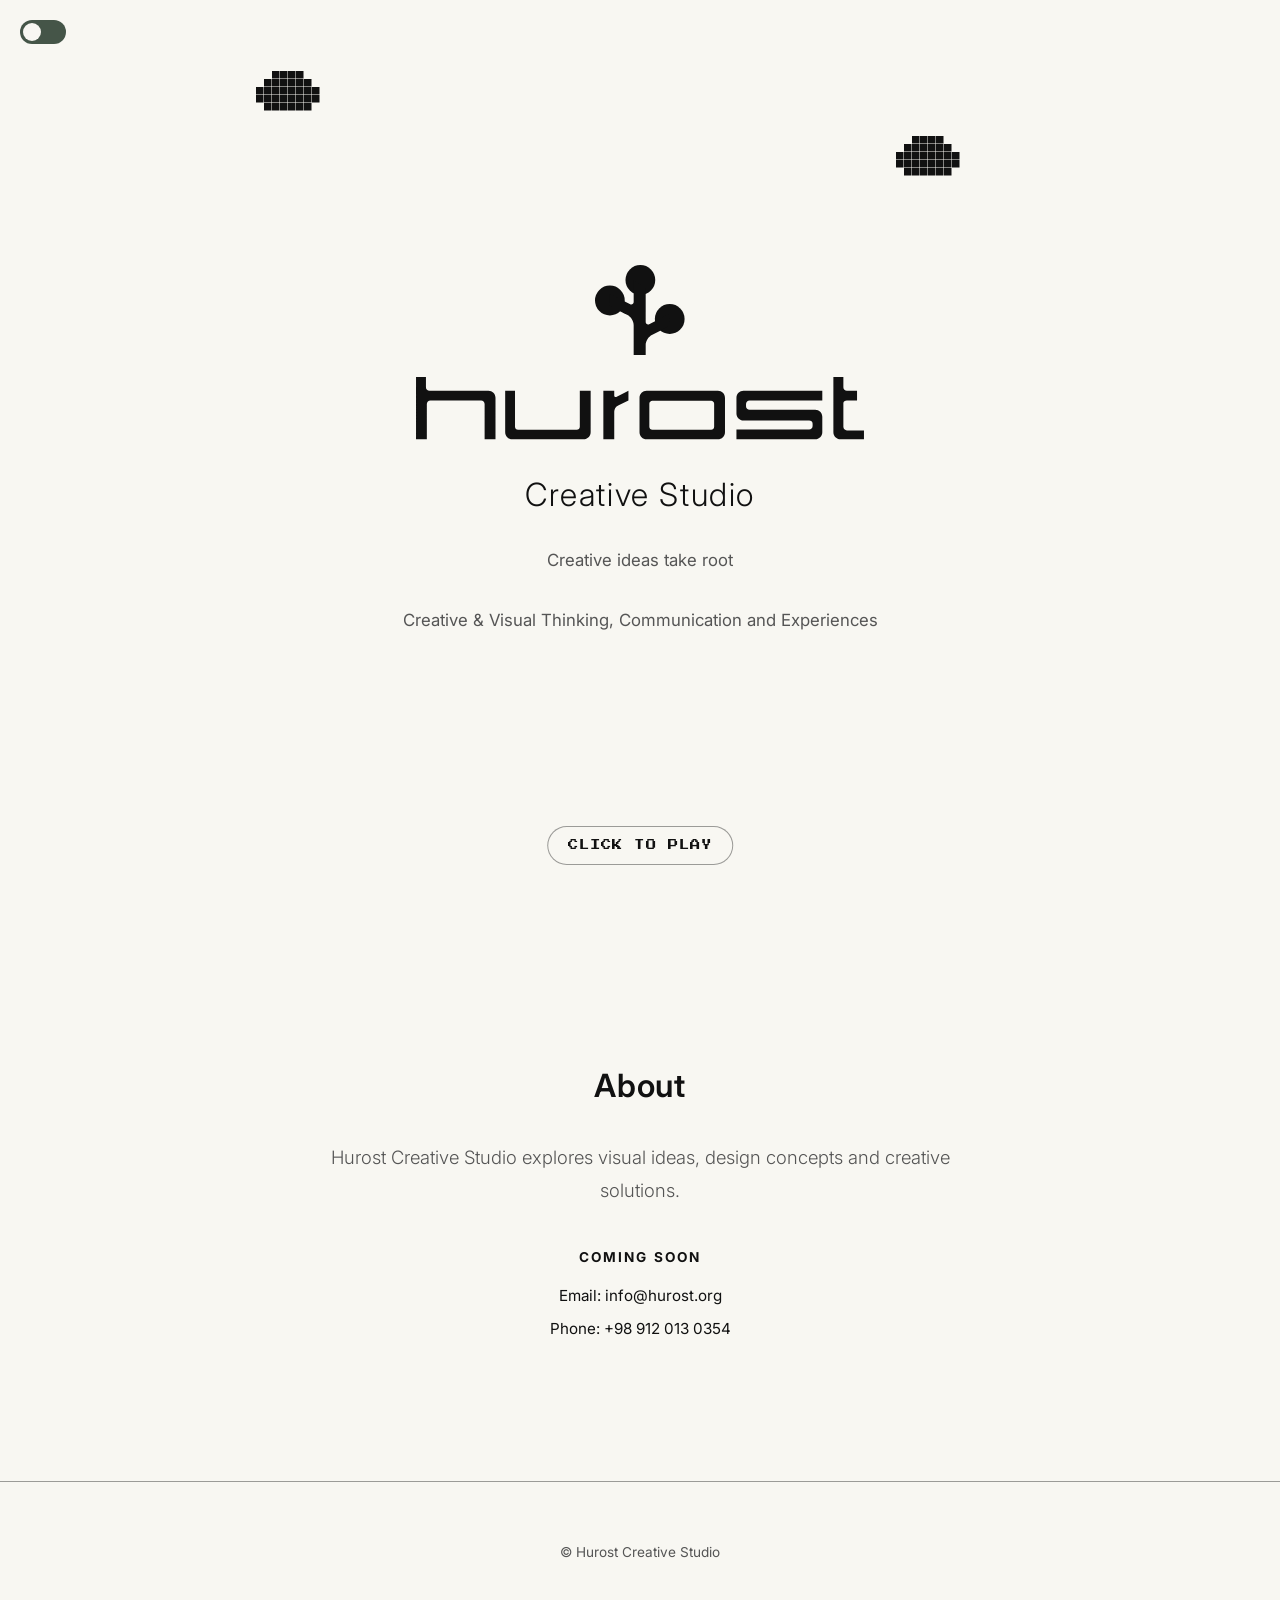
==== commit 2acea726: "Add Google Analytics tracking" ====
--- a/index.html
+++ b/index.html
@@ -82,6 +82,16 @@
     }
     </script>
 
+    <!-- Google tag (gtag.js) -->
+    <script async src="https://www.googletagmanager.com/gtag/js?id=G-J706X2KXLK"></script>
+    <script>
+        window.dataLayer = window.dataLayer || [];
+        function gtag() { dataLayer.push(arguments); }
+        gtag('js', new Date());
+
+        gtag('config', 'G-J706X2KXLK');
+    </script>
+
 </head>
 
 <body>
@@ -123,9 +133,13 @@
         <h1>Creative Studio</h1>
 
         <p>
-            Visual Communication<br>
+            Creative ideas take root<br>
+            <br>
+            Creative & Visual Thinking, Communication and Experiences
+            <!--
             Art Direction<br>
             Motion Design
+            -->
         </p>
 
         <div class="game-ui-container" id="gameUI">
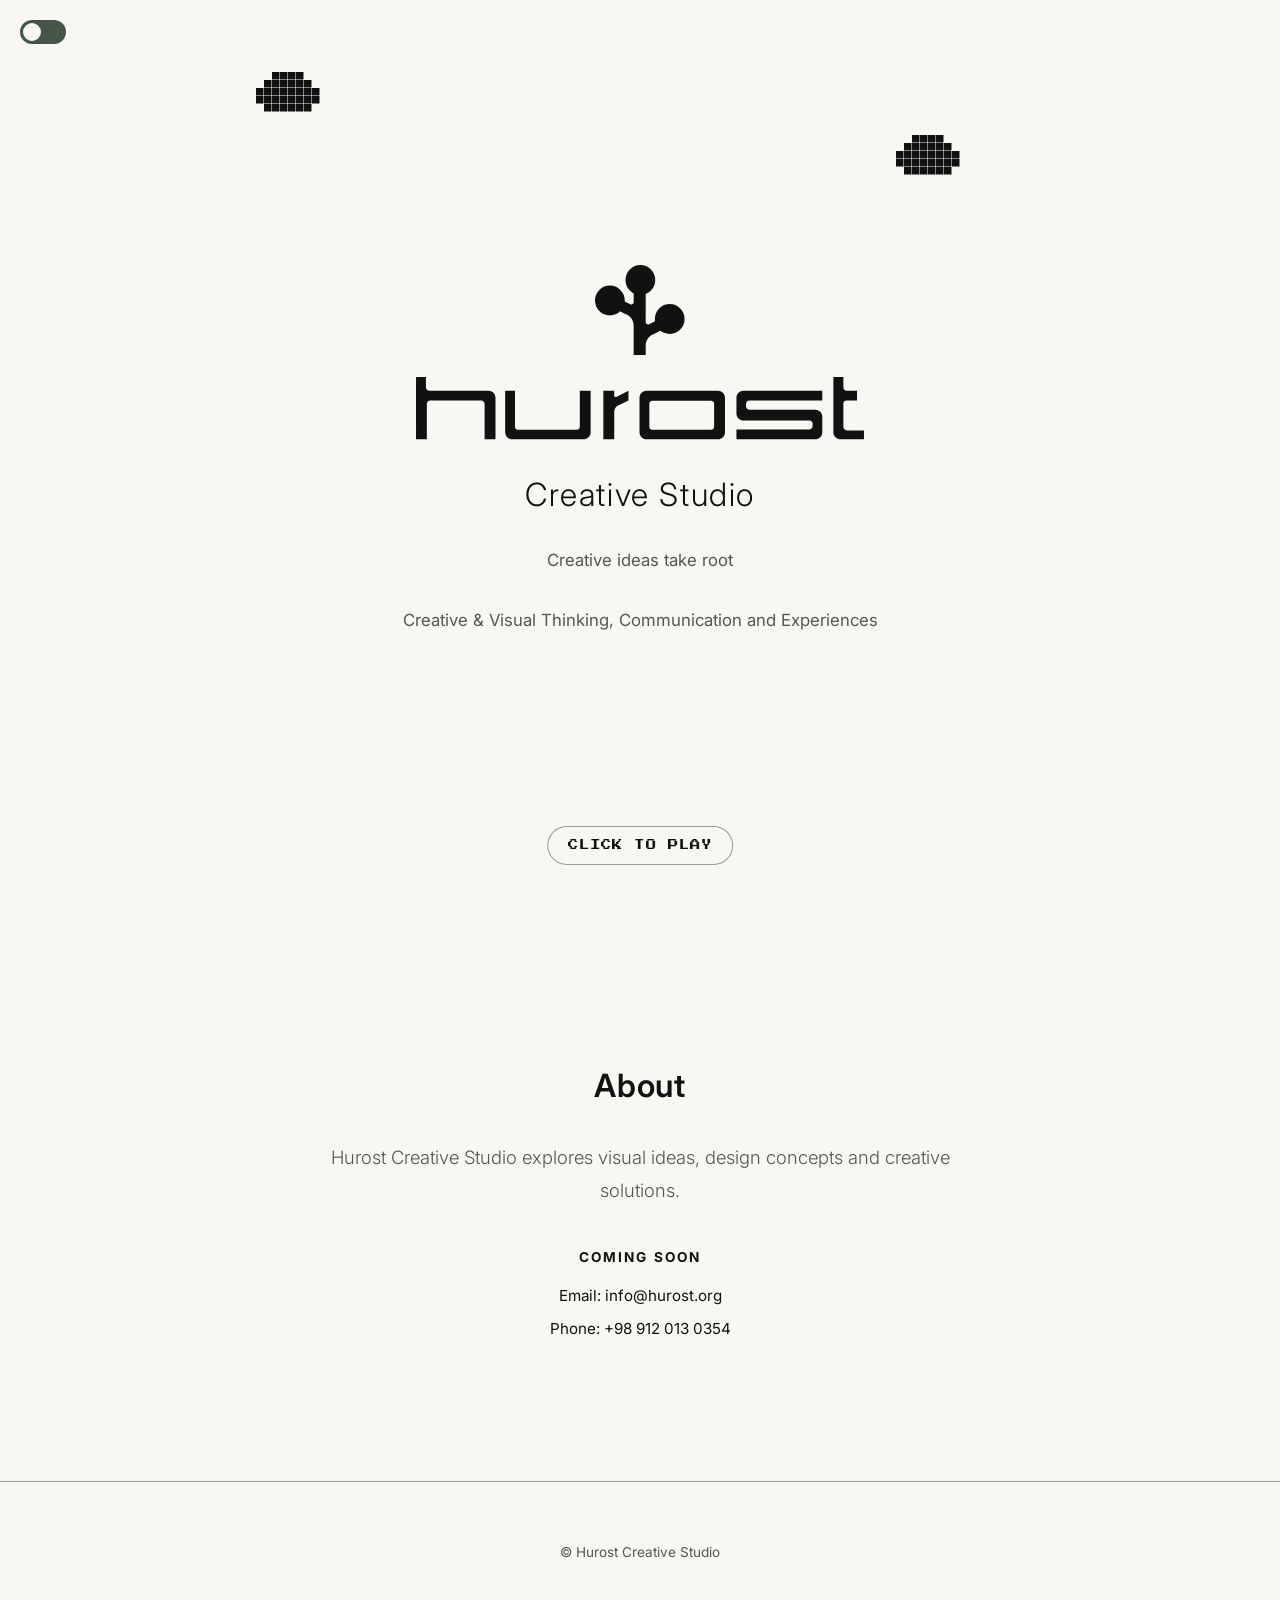
==== commit 7b5de7b6: "Add Bing Webmaster verification" ====
--- a/index.html
+++ b/index.html
@@ -21,6 +21,11 @@
 
     <!-- Google Search Console -->
     <meta name="google-site-verification" content="ROjNWe_0sXfc7uC489WwDZKlOoZWh3sRG1U34D4IVtk">
+
+    <!-- Bing Search -->
+    <meta name="msvalidate.01" content="6A83F78FDC4F232F036943CF9377DABC" />
+
+
 
 
     <!-- Open Graph -->
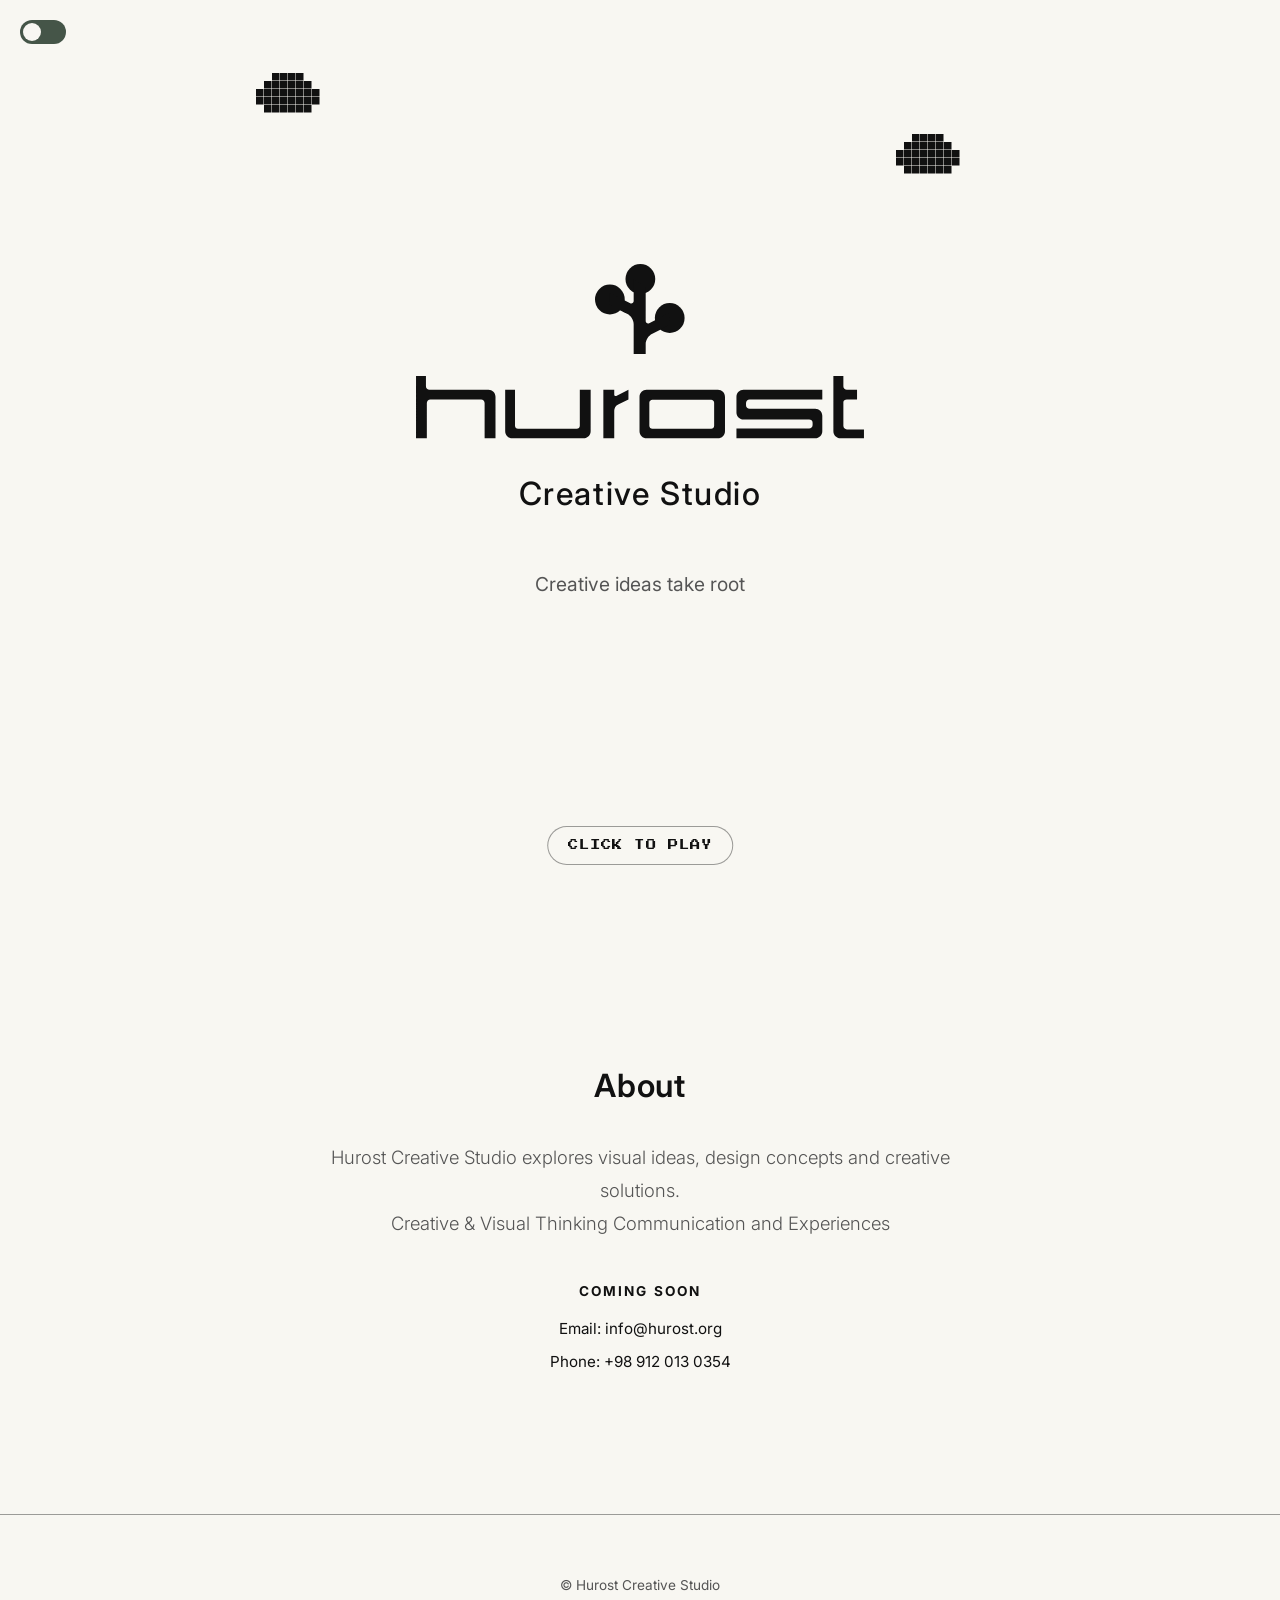
==== commit eecd5705: "Add Bing Webmaster verification" ====
--- a/index.html
+++ b/index.html
@@ -9,24 +9,16 @@
 
     <meta name="description"
         content="Hurost Creative Studio creates visual identities, motion design and digital experiences where creativity takes root.">
-
     <meta name="keywords"
         content="Hurost, Creative Studio, Branding, Visual Identity, Motion Design, Art Direction, Visual Communication">
-
     <meta name="author" content="Hurost Creative Studio">
-
     <meta name="robots" content="index, follow">
 
     <link rel="canonical" href="https://hurost.org/">
 
-    <!-- Google Search Console -->
+    <!-- Search Engine Verifications -->
     <meta name="google-site-verification" content="ROjNWe_0sXfc7uC489WwDZKlOoZWh3sRG1U34D4IVtk">
-
-    <!-- Bing Search -->
     <meta name="msvalidate.01" content="6A83F78FDC4F232F036943CF9377DABC" />
-
-
-
 
     <!-- Open Graph -->
     <meta property="og:type" content="website">
@@ -37,21 +29,15 @@
     <meta property="og:image" content="https://hurost.org/images/og-image.jpg">
     <meta property="og:site_name" content="Hurost Creative Studio">
 
-
     <!-- Twitter Card -->
     <meta name="twitter:card" content="summary_large_image">
     <meta name="twitter:title" content="Hurost Creative Studio">
     <meta name="twitter:description" content="Branding, Visual Identity and Motion Design Studio.">
     <meta name="twitter:image" content="https://hurost.org/images/og-image.jpg">
 
-
-    <!-- Theme -->
+    <!-- Theme & Styles -->
     <meta name="theme-color" content="#faf9f5">
-
-
-    <!-- Styles -->
     <link rel="stylesheet" href="css/style.css">
-
 
     <!-- Favicons -->
     <link rel="icon" type="image/svg+xml" href="images/favicon.svg">
@@ -59,8 +45,7 @@
     <link rel="icon" type="image/png" sizes="16x16" href="images/favicon-16x16.png">
     <link rel="apple-touch-icon" sizes="180x180" href="images/apple-touch-icon.png">
 
-    <!-- Structured Data: Organization Schema for Search Engines -->
-    <!-- Schema.org Organization Markup -->
+    <!-- Structured Data -->
     <script type="application/ld+json">
     {
       "@context": "https://schema.org",
@@ -76,8 +61,6 @@
       "sameAs": []
     }
     </script>
-
-    <!-- Schema.org WebSite Markup -->
     <script type="application/ld+json">
     {
       "@context": "https://schema.org",
@@ -87,16 +70,17 @@
     }
     </script>
 
-    <!-- Google tag (gtag.js) -->
+    <!-- Google Tag Manager -->
     <script async src="https://www.googletagmanager.com/gtag/js?id=G-J706X2KXLK"></script>
     <script>
         window.dataLayer = window.dataLayer || [];
         function gtag() { dataLayer.push(arguments); }
         gtag('js', new Date());
-
         gtag('config', 'G-J706X2KXLK');
     </script>
 
+    <!-- JS Modules -->
+    <script type="module" src="js/main.js" defer></script>
 </head>
 
 <body>
@@ -135,18 +119,19 @@
             </svg>
         </div>
 
-        <h1>Creative Studio</h1>
+        <h0>Creative Studio</h0>
+
+        <h1></h1>
 
         <p>
-            Creative ideas take root<br>
-            <br>
-            Creative & Visual Thinking, Communication and Experiences
-            <!--
-            Art Direction<br>
-            Motion Design
-            -->
+            Creative ideas take root<br><br>
         </p>
-
+        <!--
+        <p2>
+            Creative & Visual Thinking<br>
+            Communication and Experiences
+        </p2>
+        -->
         <div class="game-ui-container" id="gameUI">
             <div id="gameResults" class="game-results">
                 <span id="congratsText" class="congrats" style="display:none;">NEW RECORD!</span>
@@ -158,10 +143,14 @@
     </header>
 
     <section class="about">
+
         <h2>About</h2>
         <p>
+
             Hurost Creative Studio explores visual ideas,
-            design concepts and creative solutions.
+            design concepts and creative solutions.<br>
+            Creative & Visual Thinking
+            Communication and Experiences
         </p>
 
         <div class="coming-soon-text">
@@ -178,501 +167,6 @@
         © Hurost Creative Studio
     </footer>
 
-    <script>
-        // --- 1. CONFIG & ELEMENTS ---
-        const canvas = document.getElementById('gameCanvas');
-        const ctx = canvas.getContext('2d');
-        const heroLogo = document.getElementById('heroLogo');
-        const svgSymbol = document.getElementById('svgSymbol');
-        const svgLogotype = document.getElementById('svgLogotype');
-        const gameUI = document.getElementById('gameUI');
-        const btnStart = document.getElementById('btnStart');
-        const gameStats = document.getElementById('gameStats');
-        const activeBallCount = document.getElementById('activeBallCount');
-        const gameResults = document.getElementById('gameResults');
-        const resScore = document.getElementById('resScore');
-        const resTime = document.getElementById('resTime');
-        const congratsText = document.getElementById('congratsText');
-        const themeToggle = document.getElementById('themeToggle');
-
-        let width, height;
-        let isPlaying = false;
-        let paddleHits = 0;
-        let maxSimultaneousBalls = 0;
-        let startTime = 0;
-        let logoScale = 1;
-        let logoHitStreakTimeout;
-        let isDarkMode = false;
-        let globalTime = 0;
-
-        const brandPalette = {
-            gold: '#eec68e',
-            olive: '#455548',
-            lightGreen: '#a5d2ae',
-            darkGreen: '#263b2e',
-            coral: '#eb8d6d',
-            lightGrey: '#ededed',
-            charcoal: '#3c3c3b'
-        };
-
-        // پالت اصلاح‌شده: در دارک‌مود فقط رنگ‌های روشن استفاده می‌شود
-        function getActivePalette() {
-            if (isDarkMode) {
-                return [
-                    brandPalette.gold,       // #eec68e
-                    brandPalette.coral,      // #eb8d6d
-                    brandPalette.lightGreen, // #a5d2ae
-                    brandPalette.lightGrey,  // #ededed
-                    '#ffffff'                // سفید درخشان
-                ];
-            } else {
-                return [
-                    brandPalette.gold,
-                    brandPalette.coral,
-                    brandPalette.olive,
-                    brandPalette.charcoal,
-                    brandPalette.darkGreen
-                ];
-            }
-        }
-
-        themeToggle.addEventListener('click', () => {
-            isDarkMode = !isDarkMode;
-            document.body.classList.toggle('dark-mode', isDarkMode);
-        });
-
-        function resize() {
-            width = canvas.width = window.innerWidth;
-            height = canvas.height = window.innerHeight;
-            if (isPlaying) {
-                initGameScene();
-            }
-        }
-        window.addEventListener('resize', resize);
-        resize();
-
-        const paddle = { width: 120, height: 10, x: 0, y: 0, shakeY: 0 };
-
-        // --- 2. CLASSES ---
-        class PixelParticle {
-            constructor(x, y, color, vx, vy, type = 'burst') {
-                this.x = x;
-                this.y = y;
-                this.size = type === 'rain' ? (Math.random() > 0.5 ? 2 : 4) : (Math.random() > 0.5 ? 4 : 6);
-                this.vx = vx;
-                this.vy = vy;
-                this.life = 1.0;
-                this.color = color;
-                this.type = type;
-                this.gravity = type === 'burst' ? 0 : 0.15;
-            }
-
-            update(dt) {
-                this.vy += this.gravity;
-                this.x += this.vx;
-                this.y += this.vy;
-                if (this.type === 'burst') {
-                    this.life -= 0.04;
-                } else if (this.y > height) {
-                    this.life = 0;
-                }
-            }
-
-            draw() {
-                ctx.fillStyle = this.color;
-                ctx.globalAlpha = this.type === 'burst' ? Math.max(0, this.life) : 1.0;
-                ctx.fillRect(Math.round(this.x), Math.round(this.y), this.size, this.size);
-                ctx.globalAlpha = 1.0;
-            }
-        }
-
-        const cloudPixels = [
-            [0, 0, 1, 1, 1, 1, 0, 0],
-            [0, 1, 1, 1, 1, 1, 1, 0],
-            [1, 1, 1, 1, 1, 1, 1, 1],
-            [1, 1, 1, 1, 1, 1, 1, 1],
-            [0, 1, 1, 1, 1, 1, 1, 0]
-        ];
-        const CLOUD_PIXEL_SIZE = 8;
-
-        class PixelCloud {
-            constructor(x, y, speed, wiggleOffset) {
-                this.x = x;
-                this.y = y;
-                this.speed = speed;
-                this.wiggleOffset = wiggleOffset;
-                this.currentWiggleY = 0;
-                this.shakeTime = 0;
-                this.pixels = cloudPixels.map(row => [...row]);
-                this.rows = this.pixels.length;
-                this.cols = this.pixels[0].length;
-                this.width = this.cols * CLOUD_PIXEL_SIZE;
-                this.height = this.rows * CLOUD_PIXEL_SIZE;
-                this.isDestroyed = false;
-            }
-
-            update(dt, time) {
-                let wiggle = Math.sin(time * 2 + this.wiggleOffset) * 4;
-                let shake = 0;
-                if (this.shakeTime > 0) {
-                    shake = (Math.random() - 0.5) * 6;
-                    this.shakeTime -= dt;
-                }
-                this.currentWiggleY = wiggle + shake;
-
-                if (isPlaying) {
-                    this.x -= this.speed * dt;
-                }
-                if (this.x + this.width < -50) {
-                    this.respawn();
-                }
-            }
-
-            draw() {
-                if (this.isDestroyed) return;
-                const drawX = Math.round(this.x);
-                const drawY = Math.round(this.y + this.currentWiggleY);
-                ctx.fillStyle = isDarkMode ? '#f8f7f2' : '#111111';
-
-                for (let r = 0; r < this.rows; r++) {
-                    for (let c = 0; c < this.cols; c++) {
-                        if (this.pixels[r][c] === 1) {
-                            ctx.fillRect(drawX + c * CLOUD_PIXEL_SIZE, drawY + r * CLOUD_PIXEL_SIZE, CLOUD_PIXEL_SIZE - 0.5, CLOUD_PIXEL_SIZE - 0.5);
-                        }
-                    }
-                }
-            }
-
-            checkCollision(ball) {
-                if (this.isDestroyed) return false;
-                const drawY = this.y + this.currentWiggleY;
-                if (ball.x + ball.radius > this.x && ball.x - ball.radius < this.x + this.width &&
-                    ball.y + ball.radius > drawY && ball.y - ball.radius < drawY + this.height) {
-                    for (let r = 0; r < this.rows; r++) {
-                        for (let c = 0; c < this.cols; c++) {
-                            if (this.pixels[r][c] === 1) {
-                                const pxX = this.x + c * CLOUD_PIXEL_SIZE;
-                                const pxY = drawY + r * CLOUD_PIXEL_SIZE;
-                                if (ball.x + ball.radius > pxX && ball.x - ball.radius < pxX + CLOUD_PIXEL_SIZE &&
-                                    ball.y + ball.radius > pxY && ball.y - ball.radius < pxY + CLOUD_PIXEL_SIZE) {
-                                    this.pixels[r][c] = 0;
-                                    this.shakeTime = 0.15;
-                                    createRainParticle(pxX + CLOUD_PIXEL_SIZE / 2, pxY + CLOUD_PIXEL_SIZE / 2);
-                                    onCloudHitEffect(pxX + CLOUD_PIXEL_SIZE / 2, pxY + CLOUD_PIXEL_SIZE / 2);
-                                    this.checkEmpty();
-                                    return true;
-                                }
-                            }
-                        }
-                    }
-                }
-                return false;
-            }
-
-            checkEmpty() {
-                for (let r = 0; r < this.rows; r++) {
-                    for (let c = 0; c < this.cols; c++) {
-                        if (this.pixels[r][c] === 1) return;
-                    }
-                }
-                this.isDestroyed = true;
-            }
-
-            respawn() {
-                this.x = width + Math.random() * 200 + 50;
-                this.y = Math.random() * (height * 0.25) + 50;
-                this.speed = Math.random() * 30 + 40;
-                this.pixels = cloudPixels.map(row => [...row]);
-                this.isDestroyed = false;
-            }
-        }
-
-        class FallingBlock {
-            constructor() { this.respawn(); }
-            update(dt) {
-                this.y += this.speed * dt;
-                if (this.y > height) this.respawn();
-            }
-            draw() {
-                ctx.fillStyle = isDarkMode ? '#f8f7f2' : '#111111';
-                ctx.fillRect(Math.round(this.x), Math.round(this.y), this.size, this.size);
-            }
-            respawn() {
-                this.size = Math.random() > 0.5 ? 4 : 8;
-                this.x = (width * 0.2) + Math.random() * (width * 0.6);
-                this.y = -Math.random() * 500 - this.size;
-                this.speed = Math.random() * 50 + 80;
-            }
-            checkCollision(ball) {
-                if (ball.x + ball.radius > this.x && ball.x - ball.radius < this.x + this.size &&
-                    ball.y + ball.radius > this.y && ball.y - ball.radius < this.y + this.size) {
-                    createPixelBurst(this.x + this.size / 2, this.y + this.size / 2, (isDarkMode ? '#f1f5f9' : '#111111'));
-                    ball.speedMultiplier += 0.005;
-                    this.respawn();
-                    return true;
-                }
-                return false;
-            }
-        }
-
-        class Ball {
-            constructor(x, y, vx, vy, color) {
-                this.x = x;
-                this.y = y;
-                this.radius = 6;
-                this.vx = vx;
-                this.vy = vy;
-                this.speedMultiplier = 1;
-                this.color = color || brandPalette.gold;
-            }
-
-            update(dt) {
-                this.x += this.vx * this.speedMultiplier * dt * 60;
-                this.y += this.vy * this.speedMultiplier * dt * 60;
-
-                if (this.x - this.radius < 0) { this.x = this.radius; this.vx *= -1; createPixelBurst(0, this.y, this.color); }
-                if (this.x + this.radius > width) { this.x = width - this.radius; this.vx *= -1; createPixelBurst(width, this.y, this.color); }
-                if (this.y - this.radius < 0) { this.y = this.radius; this.vy *= -1; createPixelBurst(this.x, 0, this.color); }
-
-                if (this.y + this.radius >= paddle.y + paddle.shakeY &&
-                    this.y - this.radius <= paddle.y + paddle.height + paddle.shakeY &&
-                    this.x >= paddle.x && this.x <= paddle.x + paddle.width && this.vy > 0) {
-                    this.vy = -Math.abs(this.vy);
-                    let hitOffset = (this.x - (paddle.x + paddle.width / 2)) / (paddle.width / 2);
-                    this.vx = hitOffset * 7;
-                    paddleHits++;
-                    this.speedMultiplier += 0.015;
-                    paddle.shakeY = 3;
-                    setTimeout(() => paddle.shakeY = 0, 70);
-                    createPixelBurst(this.x, paddle.y, this.color);
-                    if (paddleHits % 5 === 0) spawnExtraBall(this.x, paddle.y - 12);
-                }
-
-                for (let cloud of clouds) { if (cloud.checkCollision(this)) { this.vy *= -1; break; } }
-                for (let block of fallingBlocks) { if (block.checkCollision(this)) { this.vy *= -1; break; } }
-
-                this.checkSVGElementCollision(svgSymbol);
-                this.checkSVGElementCollision(svgLogotype);
-            }
-
-            checkSVGElementCollision(svgEl) {
-                const rect = svgEl.getBoundingClientRect();
-                if (this.x + this.radius > rect.left && this.x - this.radius < rect.right &&
-                    this.y + this.radius > rect.top && this.y - this.radius < rect.bottom) {
-                    const paths = svgEl.querySelectorAll('path, ellipse');
-                    for (let p of paths) {
-                        const pRect = p.getBoundingClientRect();
-                        if (this.x + this.radius > pRect.left && this.x - this.radius < pRect.right &&
-                            this.y + this.radius > pRect.top && this.y - this.radius < pRect.bottom) {
-                            const centerX = pRect.left + pRect.width / 2;
-                            const centerY = pRect.top + pRect.height / 2;
-                            if (Math.abs(this.x - centerX) > Math.abs(this.y - centerY)) this.vx *= -1;
-                            else this.vy *= -1;
-                            onLogoHit(this.x, this.y);
-                            break;
-                        }
-                    }
-                }
-            }
-
-            draw() {
-                ctx.save();
-                ctx.fillStyle = this.color;
-                ctx.beginPath();
-                ctx.arc(Math.round(this.x), Math.round(this.y), this.radius, 0, Math.PI * 2);
-                ctx.fill();
-                ctx.restore();
-            }
-        }
-
-        // --- 3. GAME LOGIC & ARRAYS ---
-        let particles = [];
-        let clouds = [];
-        let fallingBlocks = [];
-        let balls = [];
-
-        function createPixelBurst(x, y, color) {
-            let burstColor = color || (isDarkMode ? '#f1f5f9' : '#111111');
-            for (let i = 0; i < 8; i++) {
-                particles.push(new PixelParticle(x, y, burstColor, (Math.random() - 0.5) * 6, (Math.random() - 0.5) * 6, 'burst'));
-            }
-        }
-
-        function createRainParticle(x, y) {
-            const rainColor = isDarkMode ? '#f8f7f2' : '#111111';
-            particles.push(new PixelParticle(x, y, rainColor, (Math.random() - 0.5) * 1.5, Math.random() * 2 + 1, 'rain'));
-        }
-
-        function onCloudHitEffect(hitX, hitY) {
-            const palette = getActivePalette();
-            const randomColor = palette[Math.floor(Math.random() * palette.length)];
-            for (let i = 0; i < 4; i++) {
-                particles.push(new PixelParticle(hitX, hitY, randomColor, (Math.random() - 0.5) * 4, (Math.random() - 0.5) * 4, 'burst'));
-            }
-        }
-
-        function initGameScene() {
-            clouds = [];
-            clouds.push(new PixelCloud(width * 0.2, height * 0.08, 50, 0));
-            clouds.push(new PixelCloud(width * 0.7, height * 0.15, 65, Math.PI));
-            fallingBlocks = [];
-            for (let i = 0; i < 5; i++) fallingBlocks.push(new FallingBlock());
-        }
-
-        function onLogoHit(hitX, hitY) {
-            const palette = getActivePalette();
-            const randomColor = palette[Math.floor(Math.random() * palette.length)];
-            heroLogo.style.filter = `drop-shadow(0 0 14px ${randomColor})`;
-            setTimeout(() => { heroLogo.style.filter = 'none'; }, 140);
-
-            logoScale = Math.min(logoScale + 0.03, 1.18);
-            let softAngle = (Math.random() - 0.5) * 2;
-            heroLogo.style.transform = `scale(${logoScale}) rotate(${softAngle}deg)`;
-
-            clearTimeout(logoHitStreakTimeout);
-            logoHitStreakTimeout = setTimeout(() => {
-                logoScale = 1;
-                heroLogo.style.transform = `scale(1) rotate(0deg)`;
-            }, 250);
-
-            createPixelBurst(hitX, hitY, randomColor);
-        }
-
-        function spawnExtraBall(x, y) {
-            let angle = (Math.random() * Math.PI / 3) + Math.PI / 3;
-            let speed = 6.5;
-            let vx = speed * Math.cos(angle) * (Math.random() > 0.5 ? 1 : -1);
-            let vy = -speed * Math.sin(angle);
-            const palette = getActivePalette();
-            const nextColor = palette[(balls.length) % palette.length];
-            balls.push(new Ball(x, y, vx, vy, nextColor));
-            if (balls.length > maxSimultaneousBalls) maxSimultaneousBalls = balls.length;
-        }
-
-        window.addEventListener('mousemove', (e) => { paddle.x = e.clientX - paddle.width / 2; });
-        window.addEventListener('touchmove', (e) => {
-            if (e.touches.length > 0) paddle.x = e.touches[0].clientX - paddle.width / 2;
-        }, { passive: true });
-
-        initGameScene();
-
-        function startGame() {
-            isPlaying = true;
-            paddleHits = 0;
-            maxSimultaneousBalls = 1;
-            startTime = Date.now();
-            particles = [];
-            initGameScene();
-
-            gameUI.style.display = 'none';
-            gameStats.style.display = 'block';
-
-            paddle.x = width / 2 - paddle.width / 2;
-            paddle.y = height - 50;
-
-            const palette = getActivePalette();
-            const initialColor = palette[0];
-
-            balls = [new Ball(width / 2, height - 80, (Math.random() > 0.5 ? 6 : -6), -7, initialColor)];
-        }
-
-        function endGame() {
-            isPlaying = false;
-            let totalSeconds = Math.floor((Date.now() - startTime) / 1000);
-            let formattedTime = totalSeconds >= 60 ? `${Math.floor(totalSeconds / 60)}m ${totalSeconds % 60}s` : `${totalSeconds}s`;
-
-            let previousRecord = parseInt(localStorage.getItem('hurost_max_balls') || '0', 10);
-            let isNewRecord = false;
-            if (maxSimultaneousBalls > previousRecord) {
-                localStorage.setItem('hurost_max_balls', maxSimultaneousBalls);
-                isNewRecord = true;
-            }
-
-            gameStats.style.display = 'none';
-            gameUI.style.display = 'flex';
-            gameResults.style.display = 'flex';
-
-            if (isNewRecord) {
-                const palette = getActivePalette();
-                congratsText.style.color = palette[Math.floor(Math.random() * palette.length)];
-                congratsText.style.display = 'block';
-            } else {
-                congratsText.style.display = 'none';
-            }
-
-            resScore.textContent = `MAX BALLS: ${maxSimultaneousBalls}`;
-            resTime.textContent = `TIME: ${formattedTime}`;
-            btnStart.textContent = 'CLICK TO PLAY AGAIN';
-        }
-
-        btnStart.addEventListener('click', startGame);
-
-        // --- 4. MAIN LOOP ---
-        let lastTime = 0;
-        function gameLoop(time) {
-            if (!lastTime) lastTime = time;
-            const dt = (time - lastTime) / 1000;
-            lastTime = time;
-            globalTime += dt;
-
-            ctx.clearRect(0, 0, width, height);
-
-            for (let cloud of clouds) {
-                cloud.update(dt, globalTime);
-                cloud.draw();
-            }
-
-            if (isPlaying) {
-                paddle.y = height - 50;
-
-                for (let block of fallingBlocks) {
-                    block.update(dt);
-                    block.draw();
-                }
-
-                ctx.fillStyle = isDarkMode ? '#f1f5f9' : '#111111';
-                ctx.beginPath();
-                ctx.roundRect(paddle.x, paddle.y + paddle.shakeY, paddle.width, paddle.height, 5);
-                ctx.fill();
-
-                for (let i = balls.length - 1; i >= 0; i--) {
-                    balls[i].update(dt);
-                    balls[i].draw();
-                    if (balls[i].y - balls[i].radius > height) balls.splice(i, 1);
-                }
-
-                for (let i = particles.length - 1; i >= 0; i--) {
-                    particles[i].update();
-                    particles[i].draw();
-                    if (particles[i].life <= 0) particles.splice(i, 1);
-                }
-
-                activeBallCount.textContent = balls.length;
-                if (balls.length === 0) endGame();
-            } else {
-                for (let i = particles.length - 1; i >= 0; i--) {
-                    particles[i].update();
-                    particles[i].draw();
-                    if (particles[i].life <= 0) particles.splice(i, 1);
-                }
-            }
-
-            requestAnimationFrame(gameLoop);
-        }
-
-        requestAnimationFrame(gameLoop);
-
-        // --- 5. SECURITY ---
-        window.addEventListener('contextmenu', (e) => e.preventDefault(), true);
-        document.addEventListener('keydown', (e) => {
-            if (e.key === 'F12' ||
-                ((e.ctrlKey || e.metaKey) && e.shiftKey && ['I', 'i', 'J', 'j'].includes(e.key)) ||
-                ((e.ctrlKey || e.metaKey) && ['u', 'U'].includes(e.key))) {
-                e.preventDefault();
-                return false;
-            }
-        });
-    </script>
 </body>
 
 </html>
--- a/css/style.css
+++ b/css/style.css
@@ -8,11 +8,13 @@
     --border-color: rgba(17, 17, 17, 0.4);
     --hud-bg: rgba(248, 247, 242, 0.8);
 }
+
 canvas {
     user-select: none;
     -webkit-user-select: none;
-    touch-action: none; /* جلوگیری از زوم و اسکرول ناخواسته روی موبایل */
-}
+    touch-action: none;
+}
+
 body.dark-mode {
     --bg-color: #455548;
     --text-color: #f8f7f2;
@@ -21,14 +23,17 @@
     --hud-bg: rgba(69, 85, 72, 0.85);
 }
 
-*, *::before, *::after {
+*,
+*::before,
+*::after {
     margin: 0;
     padding: 0;
     box-sizing: border-box;
     user-select: none;
 }
 
-html, body {
+html,
+body {
     width: 100%;
     min-height: 100%;
     background: var(--bg-color);
@@ -40,56 +45,40 @@
     transition: background-color 0.4s ease, color 0.4s ease;
 }
 
-/* Minimal Toggle Switch (Refined) */
 .theme-toggle {
     position: fixed;
     top: 20px;
     left: 20px;
     z-index: 100;
-    
-    /* ابعاد کشویی مینیمال */
     width: 46px;
     height: 24px;
     padding: 3px;
     border-radius: 20px;
     cursor: pointer;
-    
-    /* حالت لایت: زمینه سبز زیتونی، بدون بوردر (درخواستی) */
     background-color: #455548;
     border: none;
-    
     display: flex;
     align-items: center;
     transition: background-color 0.3s ease;
 }
 
-/* دایره داخل کلید */
 .theme-toggle .toggle-thumb {
     width: 18px;
     height: 18px;
     border-radius: 50%;
-    
-    /* حالت لایت: رنگ دایره سفید/کرمی */
     background-color: #f8f7f2;
-    
-    /* انیمیشن حرکت جابه‌جایی نرم */
     transition: transform 0.3s cubic-bezier(0.4, 0, 0.2, 1), background-color 0.3s ease;
 }
 
-/* --- تغییرات حالت دارک مود (با کلاس جدید body.dark-mode .theme-toggle) --- */
-
-/* حالت دارک: زمینه کشویی سفید می‌شود */
 body.dark-mode .theme-toggle {
     background-color: #f8f7f2;
 }
 
-/* حالت دارک: دایره به سمت راست می‌رود و رنگ آن سبز زیتونی می‌شود */
 body.dark-mode .theme-toggle .toggle-thumb {
     transform: translateX(22px);
     background-color: #455548;
 }
 
-/* Canvas overlay for game elements */
 #gameCanvas {
     position: fixed;
     top: 0;
@@ -100,7 +89,6 @@
     pointer-events: none;
 }
 
-/* --- Hero Section --- */
 .hero {
     min-height: 100vh;
     display: flex;
@@ -113,8 +101,7 @@
     z-index: 1;
 }
 
-/* رنگ زغالی برای لوگو و لوگوتایپ */
-.hero-logo svg, 
+.hero-logo svg,
 .logotype svg {
     fill: #3c3c3b !important;
     color: #3c3c3b !important;
@@ -145,8 +132,16 @@
     height: auto;
 }
 
+.hero h0 {
+    font-size: clamp(1.5rem, 3vw, 2rem);
+    font-weight: 500;
+    margin-bottom: 24px;
+    letter-spacing: 0.1rem;
+    color: var(--text-color);
+}
+
 .hero h1 {
-    font-size: clamp(1.02rem, 3vw, 2rem);
+    font-size: clamp(1.02rem, 2vw, 2rem);
     font-weight: 300;
     margin-bottom: 24px;
     letter-spacing: 0.1rem;
@@ -154,13 +149,13 @@
 }
 
 .hero p {
-    font-size: 1.05rem;
+    font-size: clamp(1.02rem, 1.5vw, 2rem);
     color: var(--text-muted);
     font-weight: 400;
     line-height: 1.8;
 }
 
-/* --- Start / Game UI Elements --- */
+
 .game-ui-container {
     position: absolute;
     bottom: 35px;
@@ -194,12 +189,21 @@
 }
 
 @keyframes gentleWiggle {
-    0%, 100% { transform: translateY(0) rotate(0deg); }
-    25% { transform: translateY(-2px) rotate(-0.5deg); }
-    75% { transform: translateY(1px) rotate(0.5deg); }
-}
-
-/* Minimal HUD Counter */
+
+    0%,
+    100% {
+        transform: translateY(0) rotate(0deg);
+    }
+
+    25% {
+        transform: translateY(-2px) rotate(-0.5deg);
+    }
+
+    75% {
+        transform: translateY(1px) rotate(0.5deg);
+    }
+}
+
 .game-stats {
     position: fixed;
     top: 25px;
@@ -216,7 +220,6 @@
     border-radius: 12px;
 }
 
-/* Game Results Box */
 .game-results {
     display: none;
     flex-direction: column;
@@ -244,7 +247,6 @@
     color: var(--text-muted);
 }
 
-/* --- About Section --- */
 .about {
     padding: 160px 10% 100px;
     max-width: 1200px;
@@ -291,7 +293,6 @@
 .about .contact-info a {
     color: var(--text-color);
     text-decoration: none;
-    /* border-bottom: 1px dotted var(--text-color);*/
     padding-bottom: 2px;
     transition: opacity 0.2s ease;
 }
@@ -300,7 +301,6 @@
     opacity: 0.6;
 }
 
-/* --- Footer --- */
 footer {
     text-align: center;
     padding: 60px 20px;
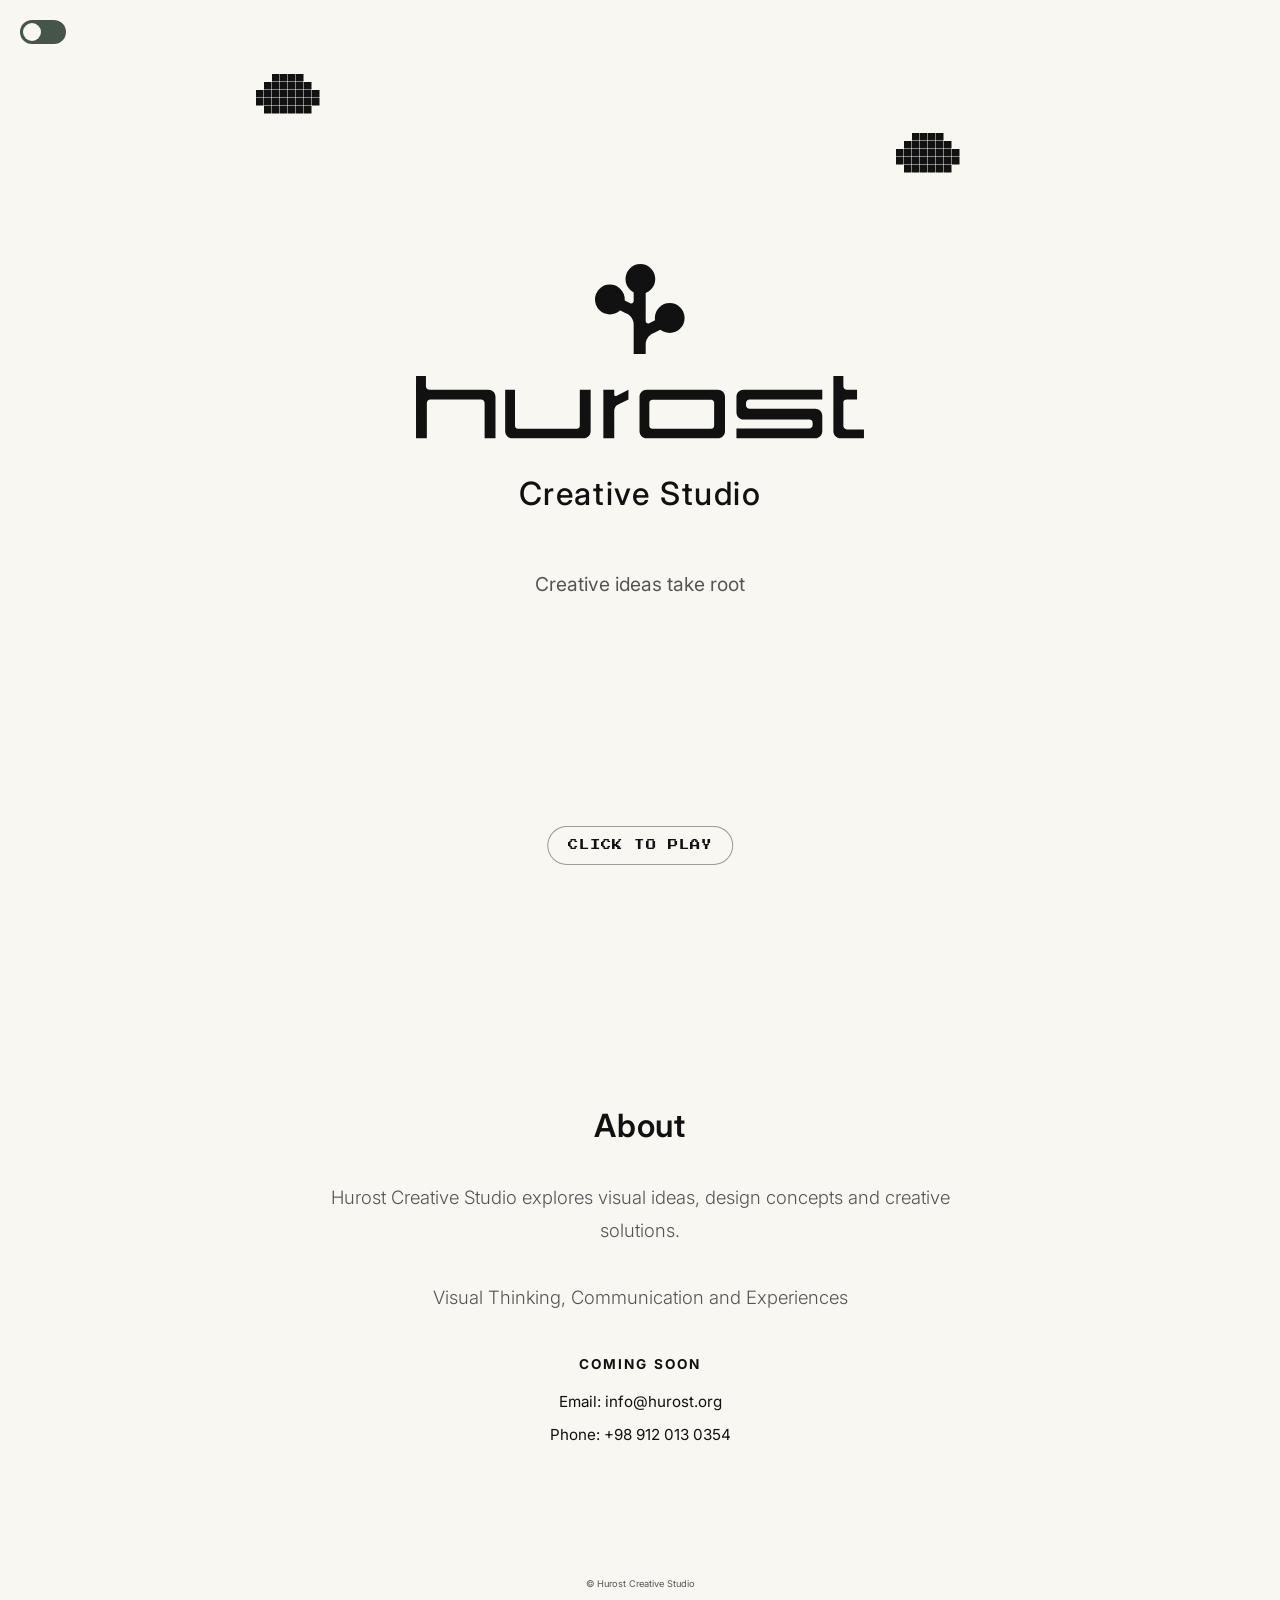
==== commit 98bf8598: "Add Bing Webmaster verification" ====
--- a/index.html
+++ b/index.html
@@ -126,12 +126,7 @@
         <p>
             Creative ideas take root<br><br>
         </p>
-        <!--
-        <p2>
-            Creative & Visual Thinking<br>
-            Communication and Experiences
-        </p2>
-        -->
+
         <div class="game-ui-container" id="gameUI">
             <div id="gameResults" class="game-results">
                 <span id="congratsText" class="congrats" style="display:none;">NEW RECORD!</span>
@@ -148,9 +143,8 @@
         <p>
 
             Hurost Creative Studio explores visual ideas,
-            design concepts and creative solutions.<br>
-            Creative & Visual Thinking
-            Communication and Experiences
+            design concepts and creative solutions.<br><br>
+            Visual Thinking, Communication and Experiences
         </p>
 
         <div class="coming-soon-text">
--- a/css/style.css
+++ b/css/style.css
@@ -248,7 +248,7 @@
 }
 
 .about {
-    padding: 160px 10% 100px;
+    padding: 200px 10% 100px;
     max-width: 1200px;
     margin: 0 auto;
     text-align: center;
@@ -303,11 +303,11 @@
 
 footer {
     text-align: center;
-    padding: 60px 20px;
-    font-size: 0.85rem;
-    color: var(--text-muted);
-    border-top: 1px solid var(--border-color);
-    margin-top: 40px;
+    padding: 20px 20px;
+    font-size: 0.58rem;
+    color: var(--text-muted);
+    border-top: 0px solid var(--border-color);
+    margin-top: 10px;
     position: relative;
     z-index: 1;
 }
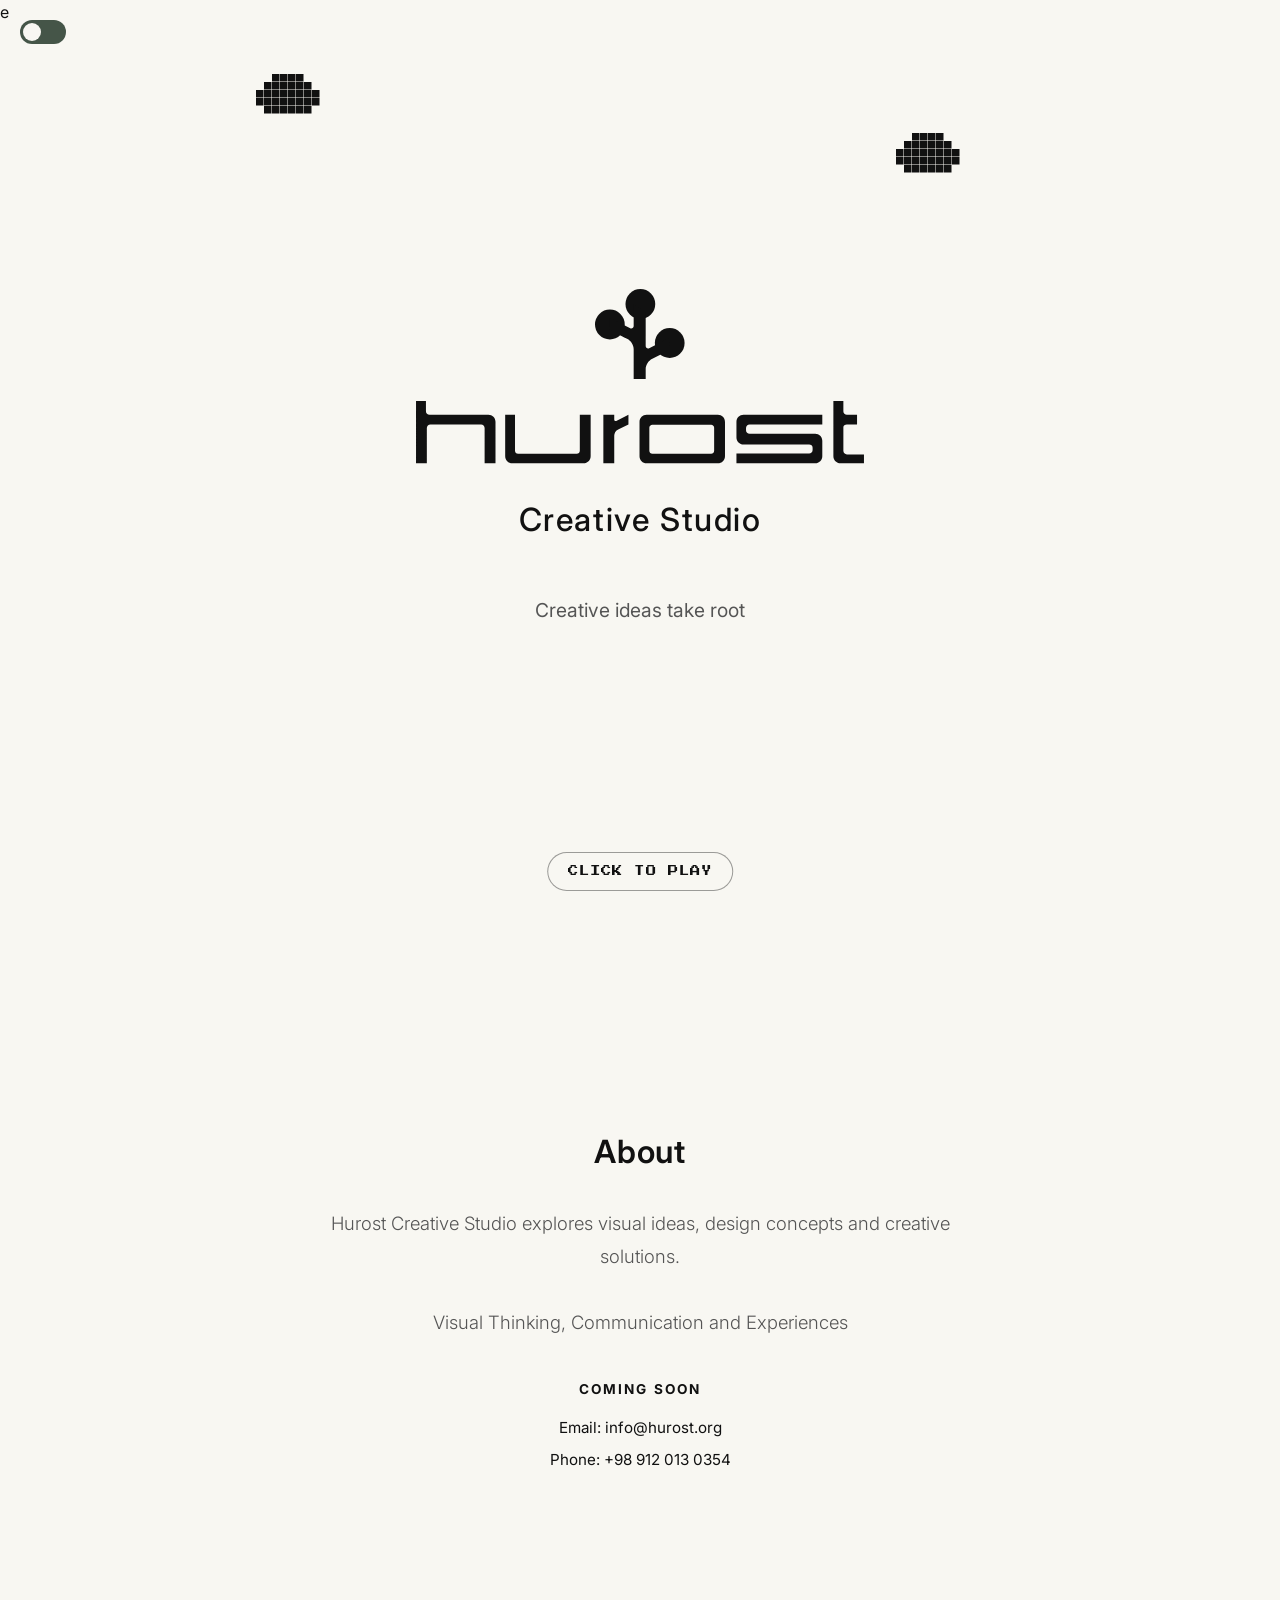
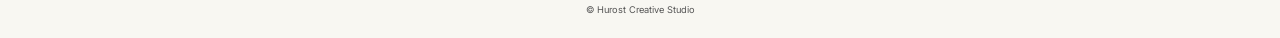
==== commit 08bb5098: "Add Bing Webmaster verification" ====
--- a/index.html
+++ b/index.html
@@ -5,7 +5,7 @@
     <meta charset="UTF-8">
     <meta name="viewport" content="width=device-width, initial-scale=1.0">
 
-    <title>Hurost Creative Studio | Branding, Visual Identity & Motion Design</title>
+    <title>Hurost Creative Studio | Visual Thinking, Communication and Experiences</title>
 
     <meta name="description"
         content="Hurost Creative Studio creates visual identities, motion design and digital experiences where creativity takes root.">
@@ -22,17 +22,17 @@
 
     <!-- Open Graph -->
     <meta property="og:type" content="website">
-    <meta property="og:title" content="Hurost Creative Studio | Branding & Motion Design">
+    <meta property="og:title" content="Hurost Creative Studio">
     <meta property="og:description"
-        content="Creative ideas take root. Hurost creates visual identities, motion design and digital experiences.">
-    <meta property="og:url" content="https://hurost.org/">
+        content="Creative ideas take root. explores visual ideas, design concepts and creative solutions. Visual Thinking, Communication and Experiences.">
+    <meta property="og:url" content="https://hurost.org/">e
     <meta property="og:image" content="https://hurost.org/images/og-image.jpg">
     <meta property="og:site_name" content="Hurost Creative Studio">
 
     <!-- Twitter Card -->
     <meta name="twitter:card" content="summary_large_image">
     <meta name="twitter:title" content="Hurost Creative Studio">
-    <meta name="twitter:description" content="Branding, Visual Identity and Motion Design Studio.">
+    <meta name="twitter:description" content="Visual Thinking, Communication and Experiences.">
     <meta name="twitter:image" content="https://hurost.org/images/og-image.jpg">
 
     <!-- Theme & Styles -->
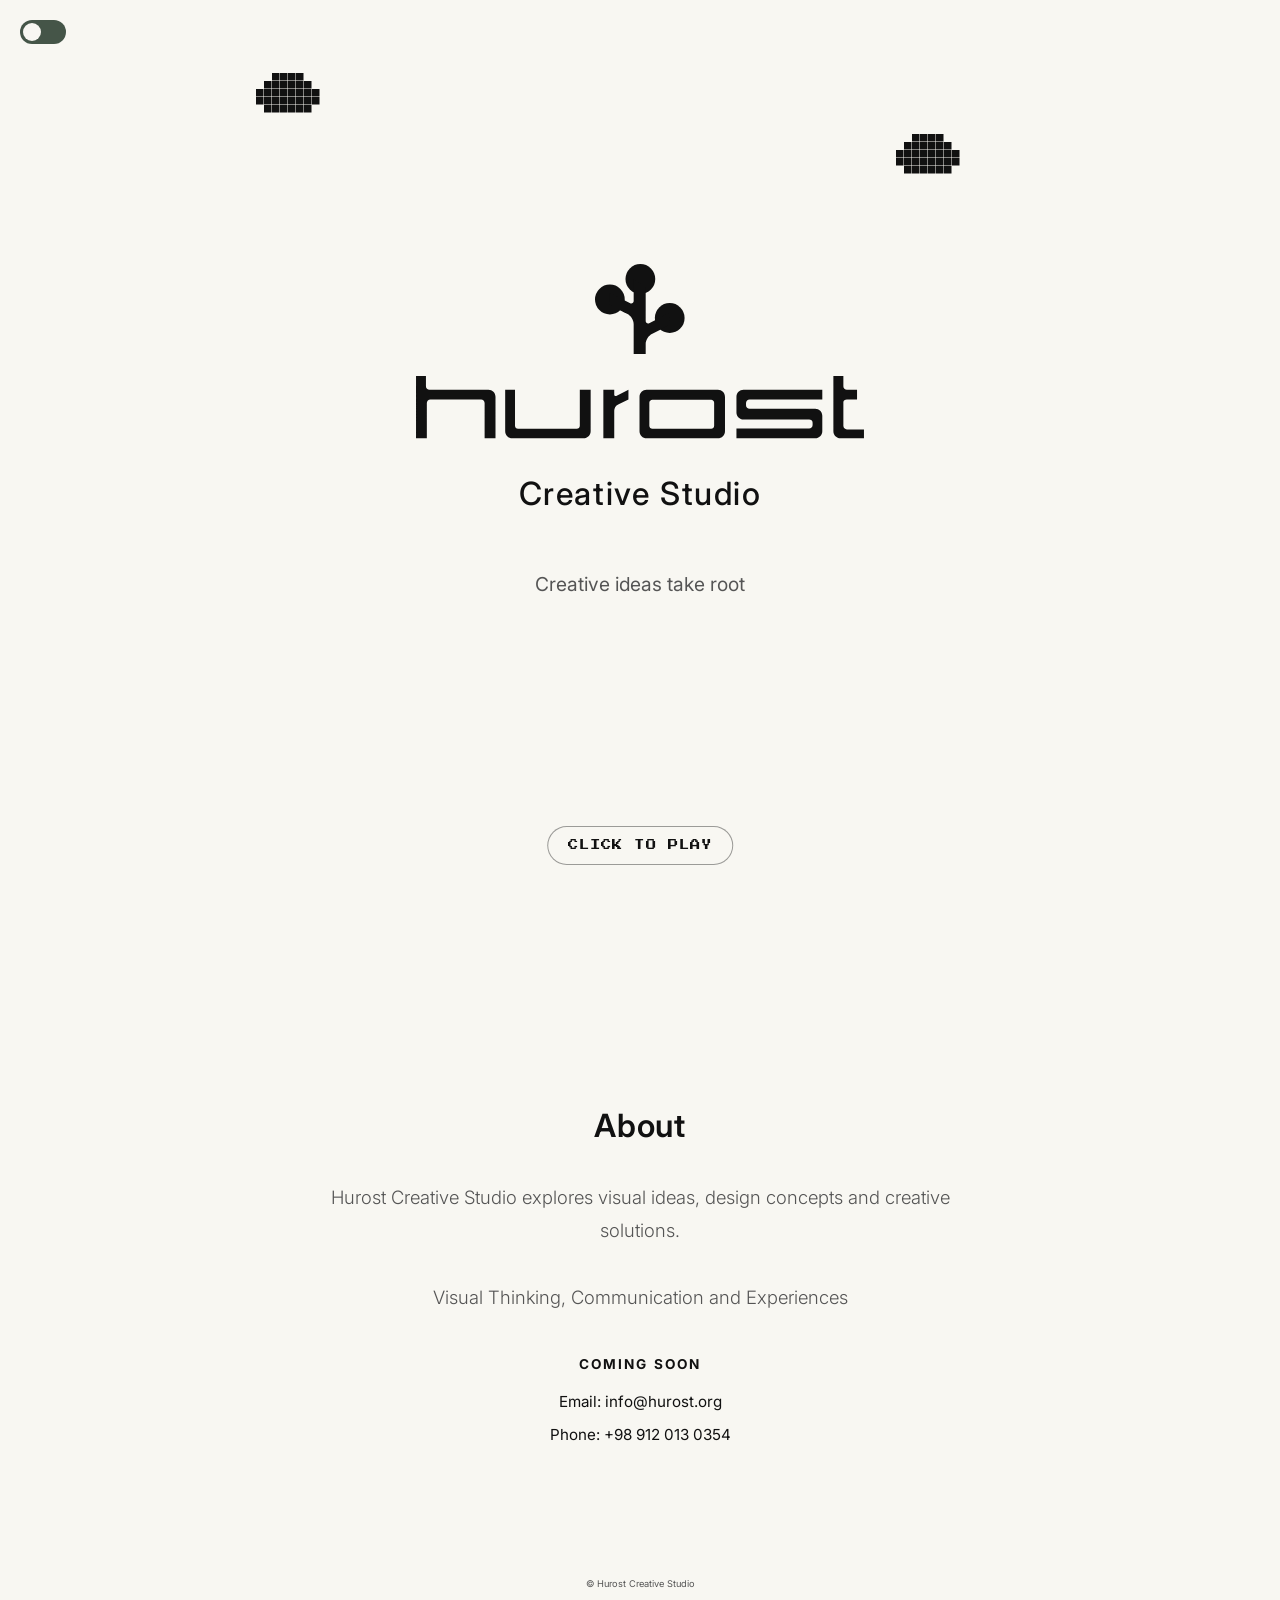
==== commit 7deb06b3: "Add Bing Webmaster verification" ====
--- a/index.html
+++ b/index.html
@@ -25,7 +25,7 @@
     <meta property="og:title" content="Hurost Creative Studio">
     <meta property="og:description"
         content="Creative ideas take root. explores visual ideas, design concepts and creative solutions. Visual Thinking, Communication and Experiences.">
-    <meta property="og:url" content="https://hurost.org/">e
+    <meta property="og:url" content="https://hurost.org/">
     <meta property="og:image" content="https://hurost.org/images/og-image.jpg">
     <meta property="og:site_name" content="Hurost Creative Studio">
 
